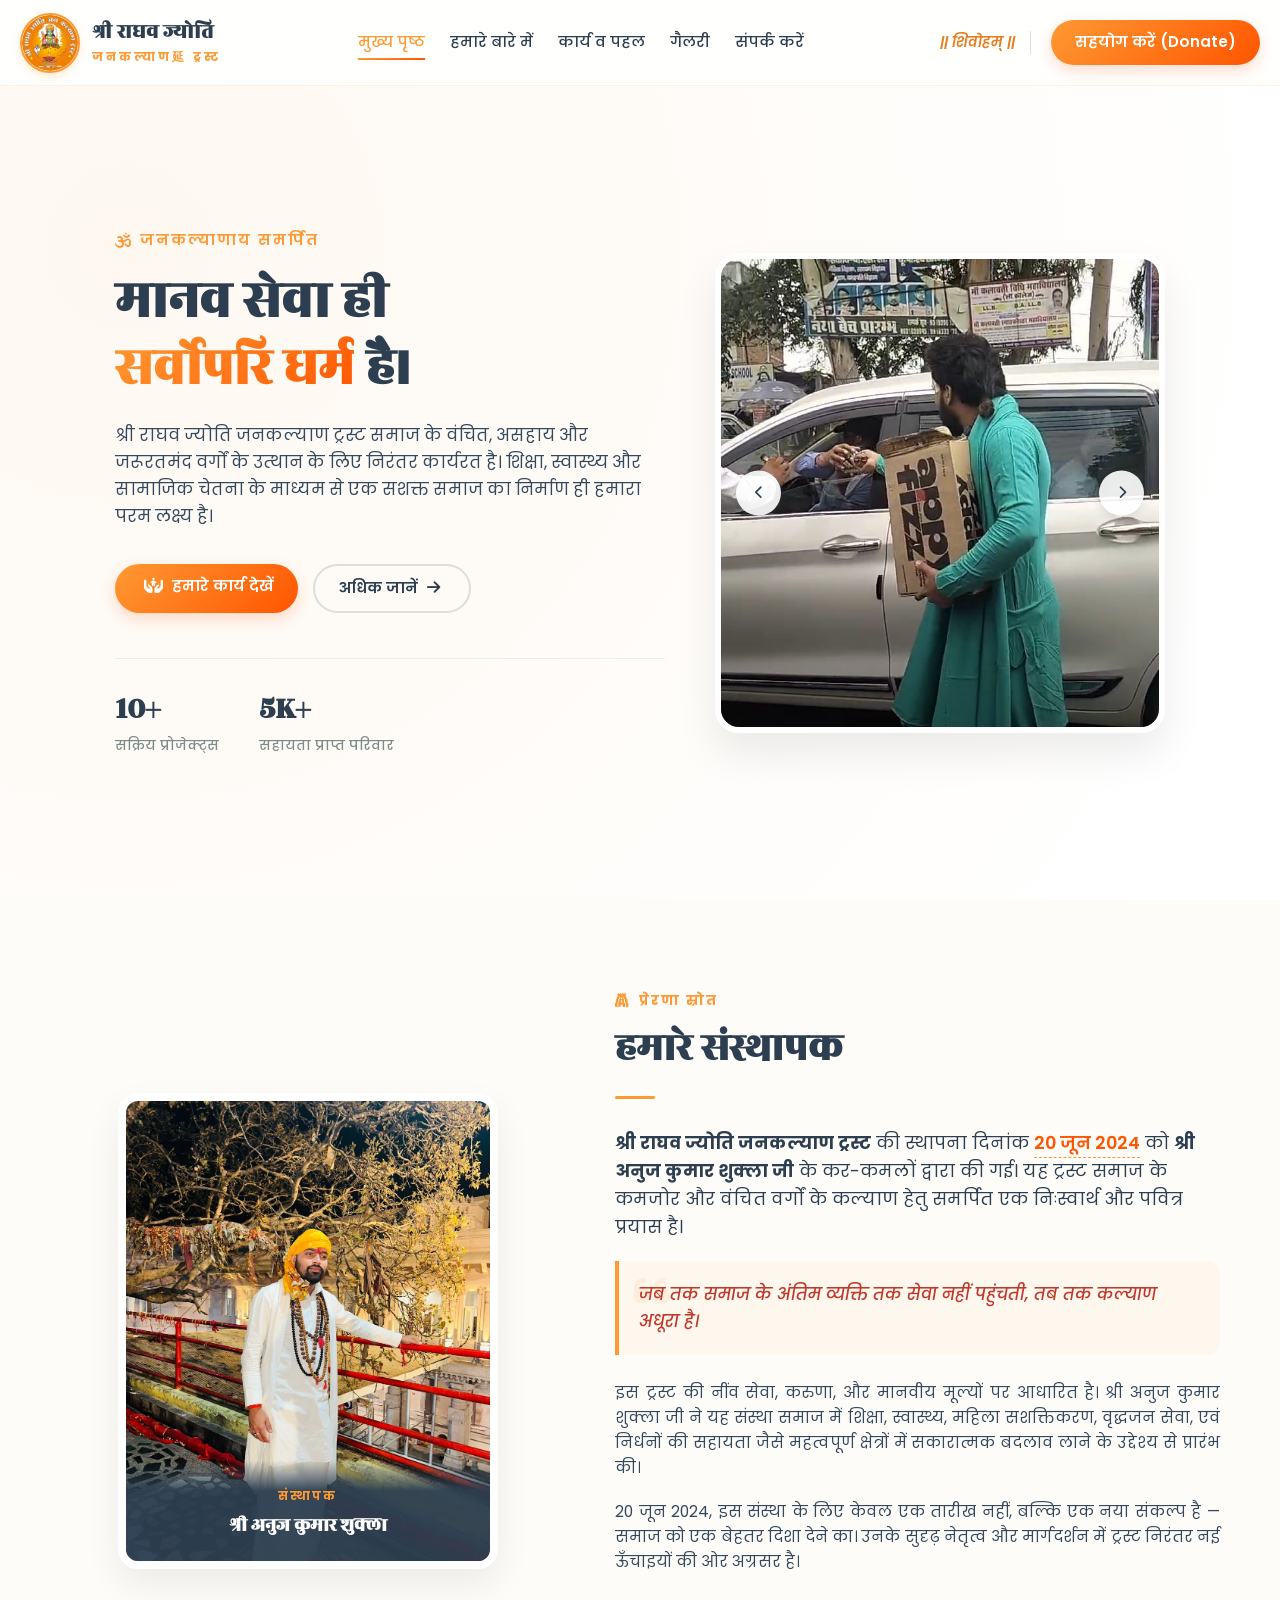
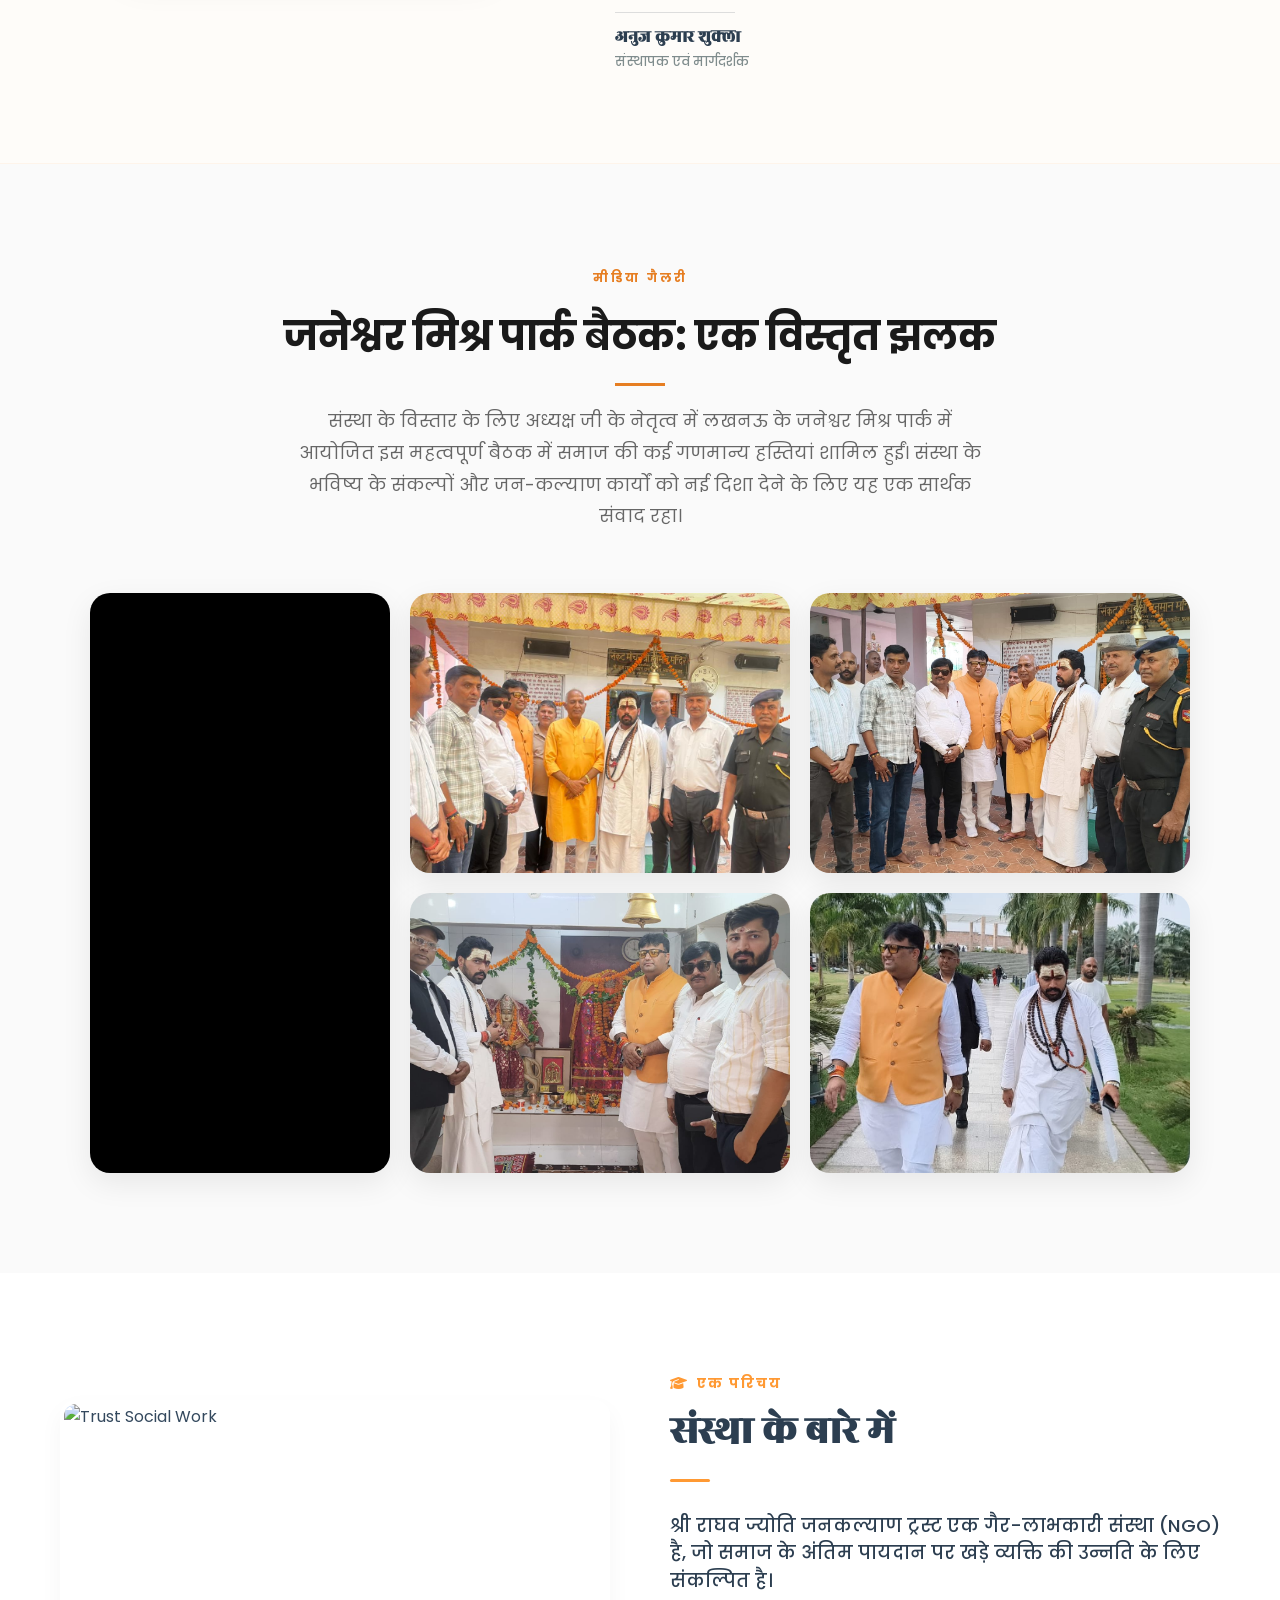
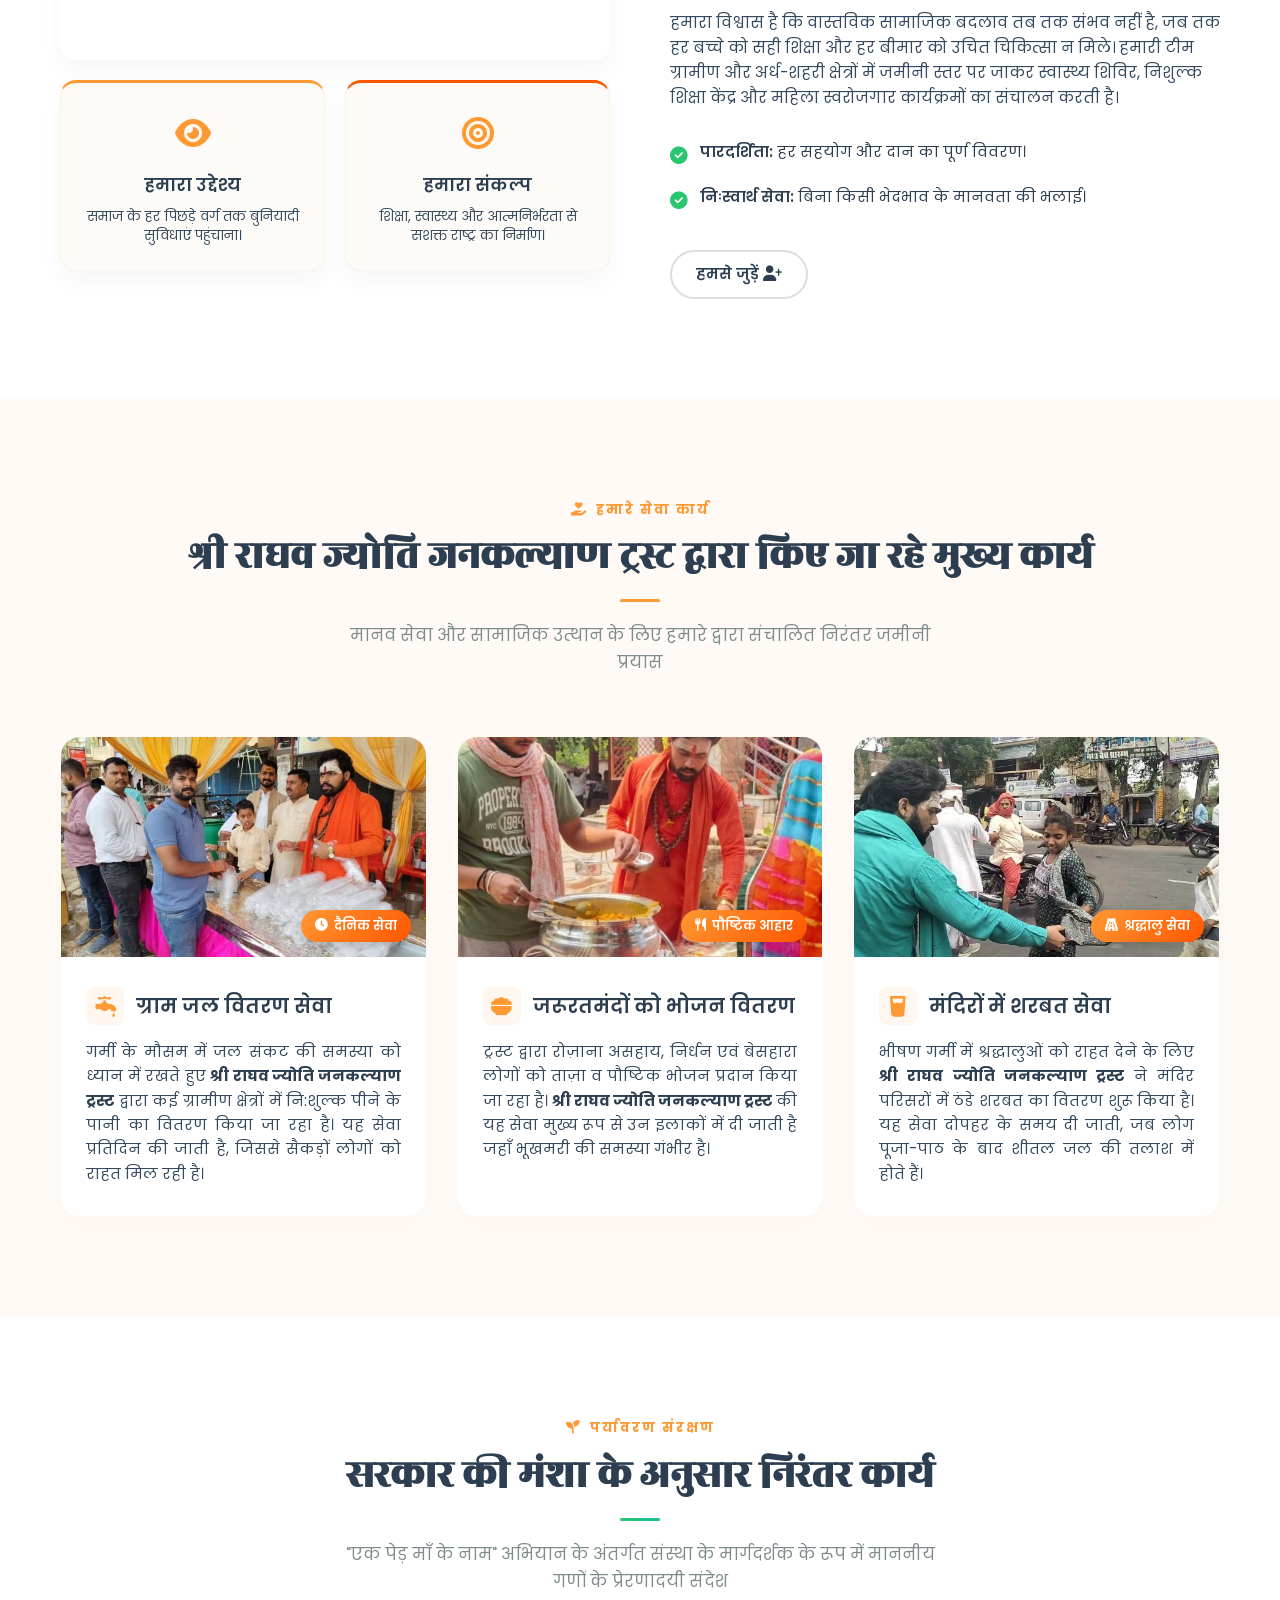
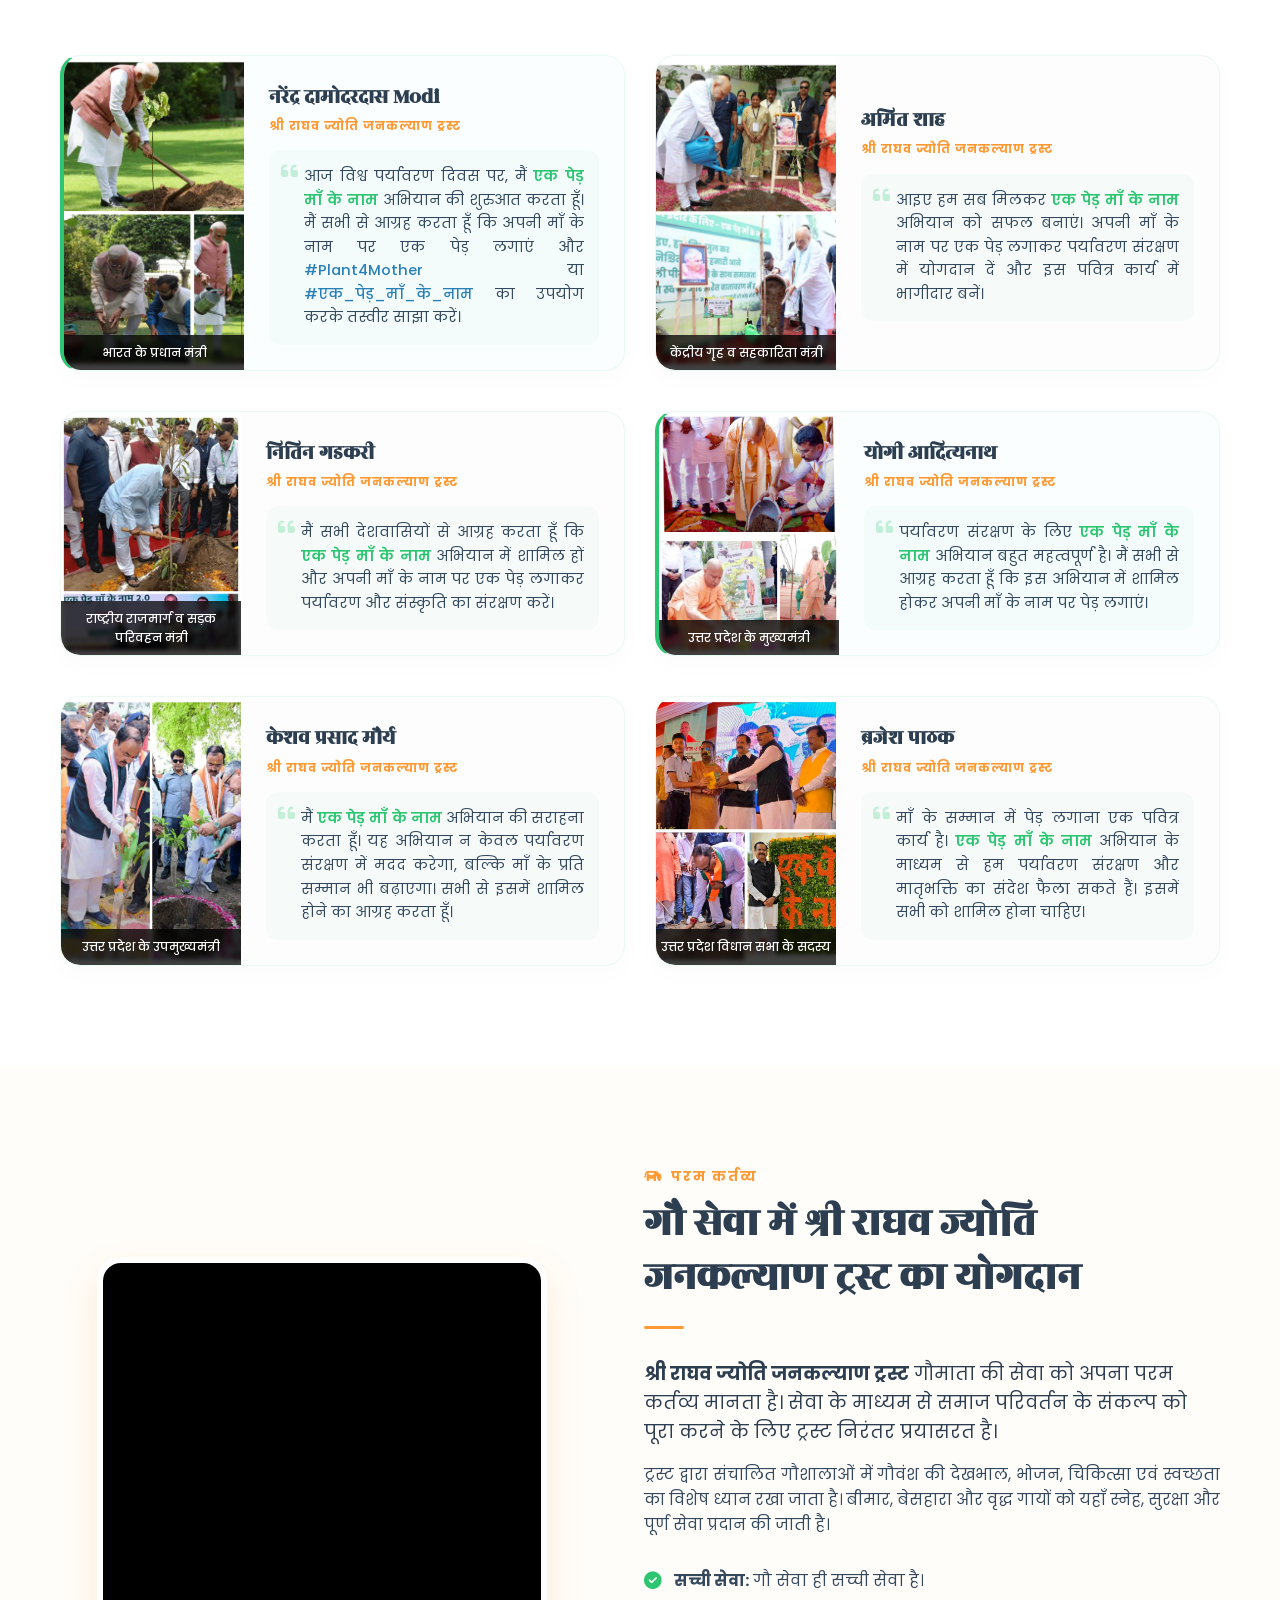
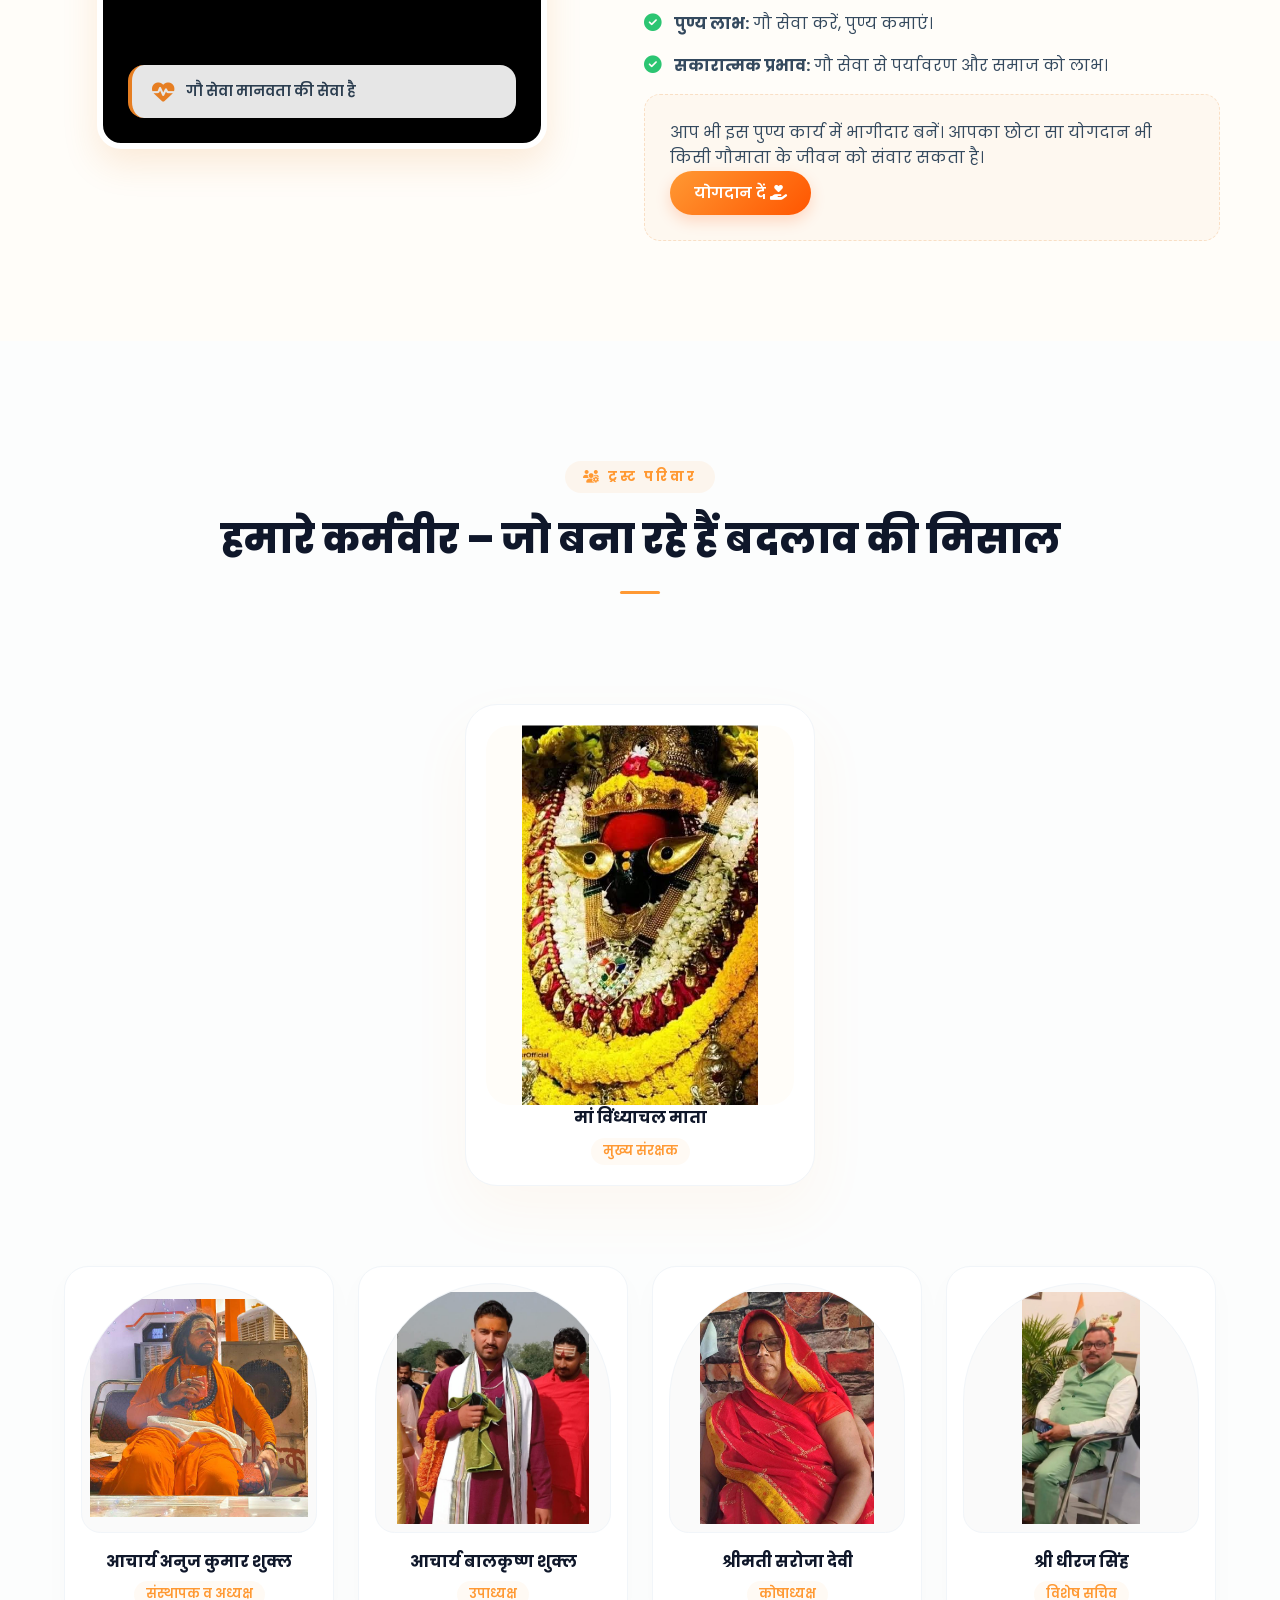
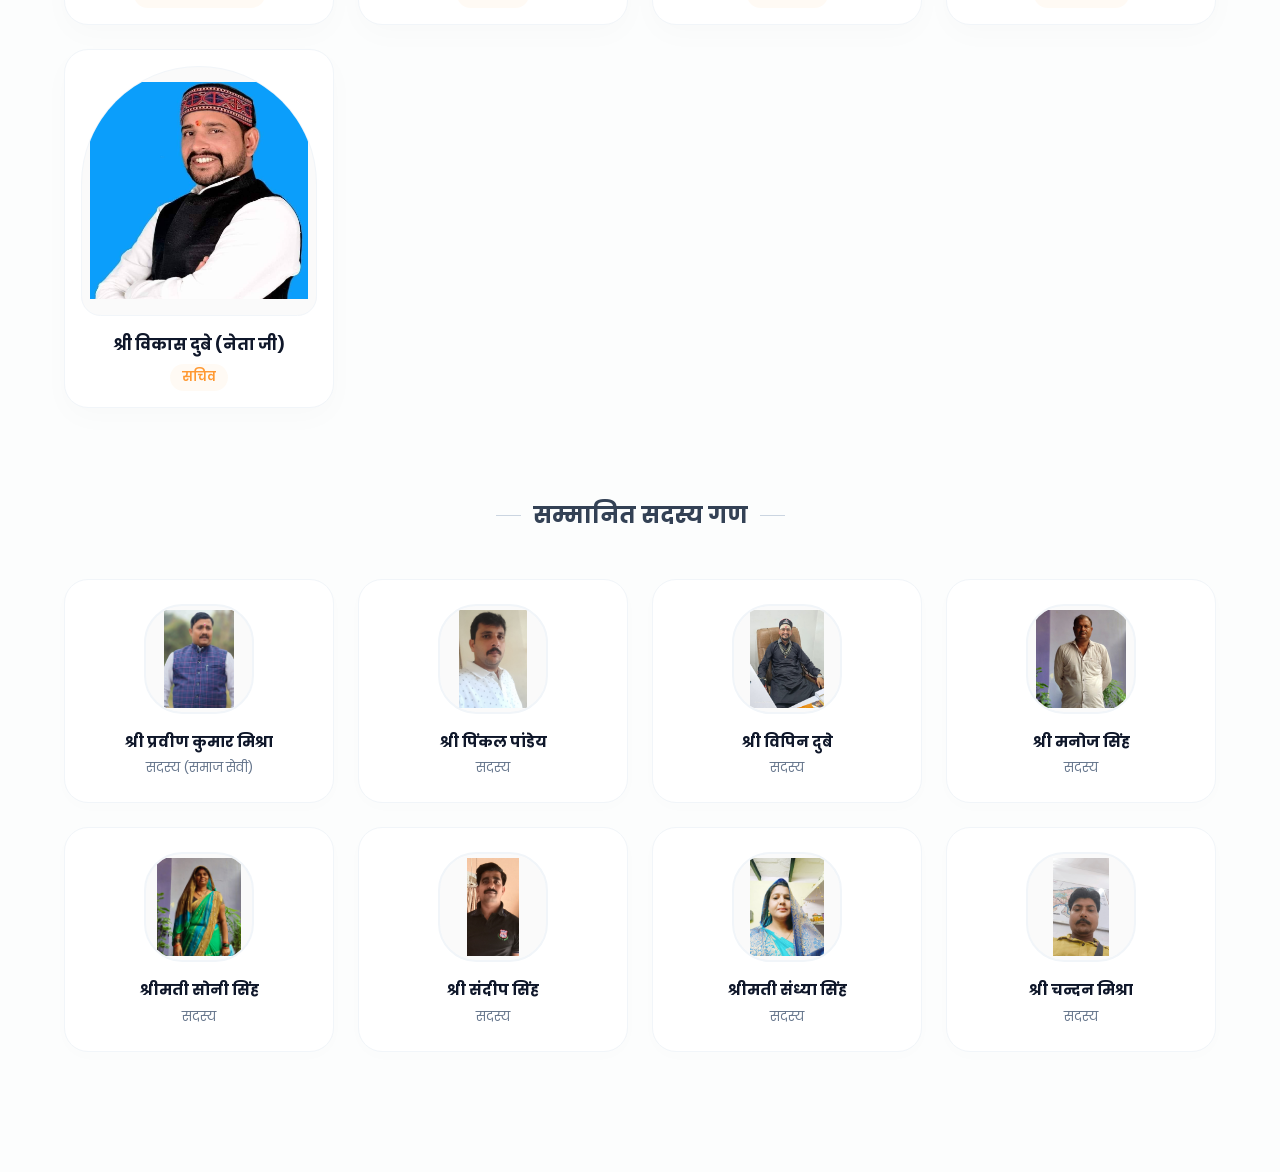
==== index.html @ bdb655ee "Add files via upload" ====
<!DOCTYPE html>
<html lang="hi">
<head>
    <meta charset="UTF-8">
    <meta name="viewport" content="width=device-width, initial-scale=1.0">
    <title>Shree Raghav Jyoti Jankalyan Trust</title>
    
    <!-- Premium Google Fonts Link -->
    <link rel="preconnect" href="https://fonts.googleapis.com">
    <link rel="preconnect" href="https://fonts.gstatic.com" crossorigin>
    <link href="https://fonts.googleapis.com/css2?family=Cinzel:wght@500;700&family=Poppins:wght@300;400;500;600;700&family=Rozha+One&display=swap" rel="stylesheet">
    
    <!-- FontAwesome Library for Icons -->
    <link rel="stylesheet" href="https://cdnjs.cloudflare.com/ajax/libs/font-awesome/6.4.0/css/all.min.css">
    
    <!-- External Styling Sheet Link -->
    <link rel="stylesheet" href="style.css">
</head>
<body>

<!-- Header / Navigation Bar Start -->
<nav class="navbar">
    <div class="nav-container">
        <!-- Logo & Brand Info -->
        <div class="nav-brand" onclick="window.scrollTo({top: 0, behavior: 'smooth'})">
            <img src="img/logo.jpg" alt="Trust Logo" class="logo-img">
            <div class="brand-text">
                <span class="brand-title">श्री राघव ज्योति</span>
                <span class="brand-subtitle">जनकल्याण延 ट्रस्ट</span>
            </div>
        </div>

        <!-- Desktop Links (JavaScript handles the active class automatically) -->
        <div class="nav-links">
            <a href="index.html" class="nav-link">मुख्य पृष्ठ</a>
            <a href="about.html" class="nav-link">हमारे बारे में</a>
            <a href="work.html" class="nav-link">कार्य व पहल</a>
            <a href="gallery.html" class="nav-link">गैलरी</a>
            <a href="contact.html" class="nav-link">संपर्क करें</a>
        </div>

        <!-- Side Action Button -->
        <div class="nav-actions">
            <span class="tagline-text">|| शिवोहम् ||</span>
            <a href="donation.html" class="btn btn-primary animate-pulse">सहयोग करें (Donate)</a>
        </div>

        <!-- Hamburger Button for Mobile Drawer -->
        <button class="hamburger-btn" id="menuBtn" aria-label="Toggle Menu">
            <span class="bar"></span>
            <span class="bar"></span>
            <span class="bar"></span>
        </button>
    </div>

    <!-- Mobile Drawer Menu -->
    <div class="mobile-menu" id="mobileMenu">
        <a href="index.html" class="mobile-link">मुख्य पृष्ठ</a>
        <a href="about.html" class="mobile-link">हमारे बारे में</a>
        <a href="work.html" class="mobile-link">कार्य व पहल</a>
        <a href="gallery.html" class="mobile-link">गैलरी</a>
        <a href="contact.html" class="mobile-link">संपर्क करें</a>
        <div class="mobile-actions">
            <span class="tagline-text">|| शिवोहम् ||</span>
            <a href="donation.html" class="btn btn-primary w-full text-center">सहयोग करें (Donate)</a>
        </div>
    </div>
</nav>
<!-- Header / Navigation Bar End -->

    <!-- Hero / Main Banner Section start -->
<section id="home" class="hero-section">
    <div class="hero-container">
        <!-- Left Side: Premium Typography Content -->
        <div class="hero-content">
            <span class="hero-tagline"><i class="fa-solid fa-om"></i> जनकल्याणाय समर्पित</span>
            <h1 class="hero-title">
                मानव सेवा ही <br>
                <span class="highlight-text">सर्वोपरि धर्म</span> है।
            </h1>
            <p class="hero-description">
                श्री राघव ज्योति जनकल्याण ट्रस्ट समाज के वंचित, असहाय और जरूरतमंद वर्गों के उत्थान के लिए निरंतर कार्यरत है। शिक्षा, स्वास्थ्य और सामाजिक चेतना के माध्यम से एक सशक्त समाज का निर्माण ही हमारा परम लक्ष्य है।
            </p>
            <div class="hero-buttons">
                <a href="#initiatives" class="btn btn-primary"><i class="fa-solid fa-hands-holding-child"></i> हमारे कार्य देखें</a>
                <a href="#about" class="btn btn-secondary">अधिक जानें <i class="fa-solid fa-arrow-right"></i></a>
            </div>
            <!-- Trust Stats Badge -->
            <div class="hero-stats">
                <div class="stat-item">
                    <span class="stat-number">10+</span>
                    <span class="stat-label">सक्रिय प्रोजेक्ट्स</span>
                </div>
                <div class="stat-item">
                    <span class="stat-number">5K+</span>
                    <span class="stat-label">सहायता प्राप्त परिवार</span>
                </div>
            </div>
        </div>

        <!-- Right Side: Cinematic Image Slider -->
        <div class="hero-visual">
            <div class="slider-wrapper">
                <!-- Image 1 -->
                <div class="slide active">
                    <img src="img/1.jpg" alt="Social Service">
                    <div class="slide-overlay"></div>
                </div>
                <!-- Image 2 -->
                <div class="slide">
                    <img src="img/a1.jpg" alt="Child Education">
                    <div class="slide-overlay"></div>
                </div>
                <!-- Image 3 -->
                <div class="slide">
                    <img src="img/a2.jpg" alt="Community Support">
                    <div class="slide-overlay"></div>
                </div>
                
                <!-- Slider Controls -->
                <button class="slide-arrow prev-arrow" id="prevSlide"><i class="fa-solid fa-chevron-left"></i></button>
                <button class="slide-arrow next-arrow" id="nextSlide"><i class="fa-solid fa-chevron-right"></i></button>
            </div>
        </div>
    </div>
</section>
<!-- Hero / Main Banner Section end -->

<!-- Founder / Sansthapak Section -->
<section id="founder" class="founder-section">
    <div class="founder-container">
        <!-- Left Side: Founder Image Profile Frame -->
        <div class="founder-visual">
            <div class="founder-image-wrapper">
                <!-- Yahan Anuj Kumar Shukla ji ki image ka path aayega (e.g., founder.jpg) -->
                <img src="img/anuj2.jpeg" alt="श्री अनुज कुमार शुक्ला - संस्थापक" class="founder-img">
                <div class="founder-title-badge">
                    <span class="badge-role">संस्थापक</span>
                    <span class="badge-name">श्री अनुज कुमार शुक्ला</span>
                </div>
            </div>
        </div>

        <!-- Right Side: Founder Profile Content -->
        <div class="founder-content">
            <span class="section-tag"><i class="fa-solid fa-gopuram"></i> प्रेरणा स्रोत</span>
            <h2 class="section-heading">हमारे संस्थापक</h2>
            <div class="heading-underline"></div>
            
            <p class="founder-intro-lead">
                <strong>श्री राघव ज्योति जनकल्याण ट्रस्ट</strong> की स्थापना दिनांक <span class="highlight-date">20 जून 2024</span> को <strong>श्री अनुज कुमार शुक्ला जी</strong> के कर-कमलों द्वारा की गई। यह ट्रस्ट समाज के कमजोर और वंचित वर्गों के कल्याण हेतु समर्पित एक निःस्वार्थ और पवित्र प्रयास है।
            </p>
            
            <div class="founder-quote-box">
                <i class="fa-solid fa-quote-left quote-icon"></i>
                <p>जब तक समाज के अंतिम व्यक्ति तक सेवा नहीं पहुंचती, तब तक कल्याण अधूरा है।</p>
            </div>

            <p class="founder-desc-text">
                इस ट्रस्ट की नींव सेवा, करुणा, और मानवीय मूल्यों पर आधारित है। श्री अनुज कुमार शुक्ला जी ने यह संस्था समाज में शिक्षा, स्वास्थ्य, महिला सशक्तिकरण, वृद्धजन सेवा, एवं निर्धनों की सहायता जैसे महत्वपूर्ण क्षेत्रों में सकारात्मक बदलाव लाने के उद्देश्य से प्रारंभ की।
            </p>
            
            <p class="founder-desc-text">
                20 जून 2024, इस संस्था के लिए केवल एक तारीख नहीं, बल्कि एक नया संकल्प है — समाज को एक बेहतर दिशा देने का। उनके सुदृढ़ नेतृत्व और मार्गदर्शन में ट्रस्ट निरंतर नई ऊँचाइयों की ओर अग्रसर है।
            </p>

            <div class="signature-area">
                <div class="sig-line"></div>
                <span class="sig-name">अनुज कुमार शुक्ला</span>
                <span class="sig-title">संस्थापक एवं मार्गदर्शक</span>
            </div>
        </div>
    </div>
</section>
<!-- Founder / Sansthapak Section End -->

<!-- Premium News & Event Section START -->
<section class="premium-event-section">
    <div class="premium-container">
        <!-- Text Header -->
        <div class="event-header">
            <span class="event-tag">मीडिया गैलरी</span>
            <h2 class="event-title">जनेश्वर मिश्र पार्क बैठक: एक विस्तृत झलक</h2>
            <div class="event-underline"></div>
            <p class="event-desc">
                संस्था के विस्तार के लिए अध्यक्ष जी के नेतृत्व में लखनऊ के जनेश्वर मिश्र पार्क में आयोजित इस महत्वपूर्ण बैठक में समाज की कई गणमान्य हस्तियां शामिल हुईं। संस्था के भविष्य के संकल्पों और जन-कल्याण कार्यों को नई दिशा देने के लिए यह एक सार्थक संवाद रहा।
            </p>
        </div>

        <!-- Premium Grid Layout -->
        <div class="premium-grid">
            <!-- Vertical Video (Reel Ratio) -->
            <div class="grid-item video-item">
                <video autoplay muted poster="img/video-thumb.jpg">
                    <source src="vid/news video.mp4" type="video/mp4">
                </video>
            </div>
            
            <!-- 4 Photos -->
            <div class="grid-item"><img src="img/news1.jpeg" alt="Meeting Photo"></div>
            <div class="grid-item"><img src="img/news2.jpeg" alt="Meeting Photo"></div>
            <div class="grid-item"><img src="img/news3.jpeg" alt="Meeting Photo"></div>
            <div class="grid-item"><img src="img/news5.jpeg" alt="Meeting Photo"></div>
        </div>
    </div>
</section>
<!-- Premium News & Event Section END -->

<!-- ABOUT SECTION START -->
<section id="about" class="about-section">
    <div class="about-container">
        <!-- Left Side: Visual Grid & Features -->
        <div class="about-visual-grid">
            <div class="grid-card main-img-card">
                <img src="https://images.unsplash.com/photo-1542838132-92c53300491e?q=80&w=800" alt="Trust Social Work">
            </div>
            <div class="grid-card feature-card mission-box">
                <div class="card-icon"><i class="fa-solid fa-eye"></i></div>
                <h3>हमारा उद्देश्य</h3>
                <p>समाज के हर पिछड़े वर्ग तक बुनियादी सुविधाएं पहुंचाना।</p>
            </div>
            <div class="grid-card feature-card vision-box">
                <div class="card-icon"><i class="fa-solid fa-bullseye"></i></div>
                <h3>हमारा संकल्प</h3>
                <p>शिक्षा, स्वास्थ्य और आत्मनिर्भरता से सशक्त राष्ट्र का निर्माण।</p>
            </div>
        </div>

        <!-- Right Side: Textual Narrative -->
        <div class="about-content">
            <span class="section-tag"><i class="fa-solid fa-graduation-cap"></i> एक परिचय</span>
            <h2 class="section-heading">संस्था के बारे में</h2>
            <div class="heading-underline"></div>
            
            <p class="about-text-lead">
                श्री राघव ज्योति जनकल्याण ट्रस्ट एक गैर-लाभकारी संस्था (NGO) है, जो समाज के अंतिम पायदान पर खड़े व्यक्ति की उन्नति के लिए संकल्पित है।
            </p>
            <p class="about-text-body">
                हमारा विश्वास है कि वास्तविक सामाजिक बदलाव तब तक संभव नहीं है, जब तक हर बच्चे को सही शिक्षा और हर बीमार को उचित चिकित्सा न मिले। हमारी टीम ग्रामीण और अर्ध-शहरी क्षेत्रों में जमीनी स्तर पर जाकर स्वास्थ्य शिविर, निशुल्क शिक्षा केंद्र और महिला स्वरोजगार कार्यक्रमों का संचालन करती है।
            </p>

            <!-- Key Pillars List -->
            <ul class="pillars-list">
                <li>
                    <div class="pillar-icon"><i class="fa-solid fa-circle-check"></i></div>
                    <div class="pillar-info"><strong>पारदर्शिता:</strong> हर सहयोग और दान का पूर्ण विवरण।</div>
                </li>
                <li>
                    <div class="pillar-icon"><i class="fa-solid fa-circle-check"></i></div>
                    <div class="pillar-info"><strong>निःस्वार्थ सेवा:</strong> बिना किसी भेदभाव के मानवता की भलाई।</div>
                </li>
            </ul>

            <div class="about-action">
                <a href="#contact" class="btn btn-secondary">हमसे जुड़ें <i class="fa-solid fa-user-plus"></i></a>
            </div>
        </div>
    </div>
</section>
<!-- ABOUT SECTION END -->

<!-- Services Section START -->
<section id="initiatives" class="services-section">
    <div class="services-container">
        <!-- Section Header for SEO Optimization -->
        <div class="services-header">
            <span class="section-tag"><i class="fa-solid fa-hand-holding-heart"></i> हमारे सेवा कार्य</span>
            <h2 class="section-heading">श्री राघव ज्योति जनकल्याण ट्रस्ट द्वारा किए जा रहे मुख्य कार्य</h2>
            <div class="heading-underline"></div>
            <p class="section-subtitle">मानव सेवा और सामाजिक उत्थान के लिए हमारे द्वारा संचालित निरंतर जमीनी प्रयास</p>
        </div>

        <!-- Services Grid With Media Content -->
        <div class="services-grid">
            
            <!-- Service Card 1: Water Supply -->
            <article class="service-card">
                <div class="service-image">
                    <!-- Clean SEO Alt Tag Implemented -->
                    <img src="img/water.jpg" alt="Gramin Jal Vitran Seva - Shree Raghav Jyoti Jankalyan Trust">
                    <span class="service-badge"><i class="fa-solid fa-clock"></i> दैनिक सेवा</span>
                </div>
                <div class="service-card-content">
                    <div class="service-icon-title">
                        <div class="service-mini-icon"><i class="fa-solid fa-faucet-drip"></i></div>
                        <h3 class="service-title">ग्राम जल वितरण सेवा</h3>
                    </div>
                    <p class="service-text">
                        गर्मी के मौसम में जल संकट की समस्या को ध्यान में रखते हुए <strong>श्री राघव ज्योति जनकल्याण ट्रस्ट</strong> द्वारा कई ग्रामीण क्षेत्रों में नि:शुल्क पीने के पानी का वितरण किया जा रहा है। यह सेवा प्रतिदिन की जाती है, जिससे सैकड़ों लोगों को राहत मिल रही है।
                    </p>
                </div>
            </article>

            <!-- Service Card 2: Food Distribution -->
            <article class="service-card">
                <div class="service-image">
                    <img src="img/a2.jpg" alt="Bhojan Vitran NGO Service - Shree Raghav Jyoti Jankalyan Trust">
                    <span class="service-badge"><i class="fa-solid fa-utensils"></i> पौष्टिक आहार</span>
                </div>
                <div class="service-card-content">
                    <div class="service-icon-title">
                        <div class="service-mini-icon"><i class="fa-solid fa-bowl-food"></i></div>
                        <h3 class="service-title">जरूरतमंदों को भोजन वितरण</h3>
                    </div>
                    <p class="service-text">
                        ट्रस्ट द्वारा रोज़ाना असहाय, निर्धन एवं बेसहारा लोगों को ताज़ा व पौष्टिक भोजन प्रदान किया जा रहा है। <strong>श्री राघव ज्योति जनकल्याण ट्रस्ट</strong> की यह सेवा मुख्य रूप से उन इलाकों में दी जाती है जहाँ भूखमरी की समस्या गंभीर है।
                    </p>
                </div>
            </article>

            <!-- Service Card 3: Sharbat Service -->
            <article class="service-card">
                <div class="service-image">
                    <img src="img/2.jpg" alt="Mandir Sharbat Seva - Shree Raghav Jyoti Jankalyan Trust">
                    <span class="service-badge"><i class="fa-solid fa-gopuram"></i> श्रद्धालु सेवा</span>
                </div>
                <div class="service-card-content">
                    <div class="service-icon-title">
                        <div class="service-mini-icon"><i class="fa-solid fa-glass-water"></i></div>
                        <h3 class="service-title">मंदिरों में शरबत सेवा</h3>
                    </div>
                    <p class="service-text">
                        भीषण गर्मी में श्रद्धालुओं को राहत देने के लिए <strong>श्री राघव ज्योति जनकल्याण ट्रस्ट</strong> ने मंदिर परिसरों में ठंडे शरबत का वितरण शुरू किया है। यह सेवा दोपहर के समय दी जाती, जब लोग पूजा-पाठ के बाद शीतल जल की तलाश में होते हैं।
                    </p>
                </div>
            </article>

        </div>
    </div>
</section>
<!-- Services Section END -->

<!-- Environment START -->
<section id="campaign-leaders" class="campaign-section">
    <div class="campaign-container">
        <!-- SEO Optimized Section Header -->
        <div class="campaign-header">
            <span class="section-tag"><i class="fa-solid fa-seedling"></i> पर्यावरण संरक्षण</span>
            <h2 class="section-heading">सरकार की मंशा के अनुसार निरंतर कार्य</h2>
            <div class="heading-underline"></div>
            <p class="section-subtitle">"एक पेड़ माँ के नाम" अभियान के अंतर्गत संस्था के मार्गदर्शक के रूप में माननीय गणों के प्रेरणादयी संदेश</p>
        </div>

        <!-- Leaders Grid Layout -->
        <div class="leaders-grid">

            <!-- Leader 1: PM Narendra Modi -->
            <article class="leader-card priority-card">
                <div class="leader-image-zone">
                    <img src="img/pedd-1.jpg" alt="नरेंद्र दामोदरदास मोदी - प्रधानमंत्री भारत - श्री राघव ज्योति जनकल्याण ट्रस्ट">
                    <div class="leader-badge">भारत के प्रधान मंत्री</div>
                </div>
                <div class="leader-details">
                    <h3 class="leader-name">नरेंद्र दामोदरदास Modi</h3>
                    <div class="trust-tag">श्री राघव ज्योति जनकल्याण ट्रस्ट</div>
                    <div class="quote-container">
                        <i class="fa-solid fa-quote-left quote-mark"></i>
                        <p class="leader-quote">
                            आज विश्व पर्यावरण दिवस पर, मैं <strong>एक पेड़ माँ के नाम</strong> अभियान की शुरुआत करता हूँ। मैं सभी से आग्रह करता हूँ कि अपनी माँ के नाम पर एक पेड़ लगाएं और <span>#Plant4Mother</span> या <span>#एक_पेड़_माँ_के_नाम</span> का उपयोग करके तस्वीर साझा करें।
                        </p>
                    </div>
                </div>
            </article>

            <!-- Leader 2: Amit Shah -->
            <article class="leader-card">
                <div class="leader-image-zone">
                    <img src="img/pedd-2.jpg" alt="अमित शाह - केंद्रीय गृह मंत्री - श्री राघव ज्योति जनकल्याण ट्रस्ट">
                    <div class="leader-badge">केंद्रीय गृह व सहकारिता मंत्री</div>
                </div>
                <div class="leader-details">
                    <h3 class="leader-name">अमित शाह</h3>
                    <div class="trust-tag">श्री राघव ज्योति जनकल्याण ट्रस्ट</div>
                    <div class="quote-container">
                        <i class="fa-solid fa-quote-left quote-mark"></i>
                        <p class="leader-quote">
                            आइए हम सब मिलकर <strong>एक पेड़ माँ के नाम</strong> अभियान को सफल बनाएं। अपनी माँ के नाम पर एक पेड़ लगाकर पर्यावरण संरक्षण में योगदान दें और इस पवित्र कार्य में भागीदार बनें।
                        </p>
                    </div>
                </div>
            </article>

            <!-- Leader 3: Nitin Gadkari -->
            <article class="leader-card">
                <div class="leader-image-zone">
                    <img src="img/pedd-3.jpg" alt="नितिन गडकरी - केंद्रीय मंत्री - श्री राघव ज्योति जनकल्याण ट्रस्ट">
                    <div class="leader-badge">राष्ट्रीय राजमार्ग व सड़क परिवहन मंत्री</div>
                </div>
                <div class="leader-details">
                    <h3 class="leader-name">नितिन गडकरी</h3>
                    <div class="trust-tag">श्री राघव ज्योति जनकल्याण ट्रस्ट</div>
                    <div class="quote-container">
                        <i class="fa-solid fa-quote-left quote-mark"></i>
                        <p class="leader-quote">
                            मैं सभी देशवासियों से आग्रह करता हूँ कि <strong>एक पेड़ माँ के नाम</strong> अभियान में शामिल हों और अपनी माँ के नाम पर एक पेड़ लगाकर पर्यावरण और संस्कृति का संरक्षण करें।
                        </p>
                    </div>
                </div>
            </article>

            <!-- Leader 4: Yogi Adityanath -->
            <article class="leader-card priority-card">
                <div class="leader-image-zone">
                    <img src="img/pedd-4.jpg" alt="योगी आदित्यनाथ - मुख्यमंत्री उत्तर प्रदेश - श्री राघव ज्योति जनकल्याण ट्रस्ट">
                    <div class="leader-badge">उत्तर प्रदेश के मुख्यमंत्री</div>
                </div>
                <div class="leader-details">
                    <h3 class="leader-name">योगी आदित्यनाथ</h3>
                    <div class="trust-tag">श्री राघव ज्योति जनकल्याण ट्रस्ट</div>
                    <div class="quote-container">
                        <i class="fa-solid fa-quote-left quote-mark"></i>
                        <p class="leader-quote">
                            पर्यावरण संरक्षण के लिए <strong>एक पेड़ माँ के नाम</strong> अभियान बहुत महत्वपूर्ण है। मैं सभी से आग्रह करता हूँ कि इस अभियान में शामिल होकर अपनी माँ के नाम पर पेड़ लगाएं।
                        </p>
                    </div>
                </div>
            </article>

            <!-- Leader 5: Keshav Prasad Maurya -->
            <article class="leader-card">
                <div class="leader-image-zone">
                    <img src="img/pedd-5.jpg" alt="केशव प्रसाद मौर्य - उपमुख्यमंत्री - श्री राघव ज्योति जनकल्याण ट्रस्ट">
                    <div class="leader-badge">उत्तर प्रदेश के उपमुख्यमंत्री</div>
                </div>
                <div class="leader-details">
                    <h3 class="leader-name">केशव प्रसाद मौर्य</h3>
                    <div class="trust-tag">श्री राघव ज्योति जनकल्याण ट्रस्ट</div>
                    <div class="quote-container">
                        <i class="fa-solid fa-quote-left quote-mark"></i>
                        <p class="leader-quote">
                            मैं <strong>एक पेड़ माँ के नाम</strong> अभियान की सराहना करता हूँ। यह अभियान न केवल पर्यावरण संरक्षण में मदद करेगा, बल्कि माँ के प्रति सम्मान भी बढ़ाएगा। सभी से इसमें शामिल होने का आग्रह करता हूँ।
                        </p>
                    </div>
                </div>
            </article>

            <!-- Leader 6: Brajesh Pathak -->
            <article class="leader-card">
                <div class="leader-image-zone">
                    <img src="img/pedd-6.jpg" alt="ब्रजेश पाठक - विधायक - श्री राघव ज्योति जनकल्याण ट्रस्ट">
                    <div class="leader-badge">उत्तर प्रदेश विधान सभा के सदस्य</div>
                </div>
                <div class="leader-details">
                    <h3 class="leader-name">ब्रजेश पाठक</h3>
                    <div class="trust-tag">श्री राघव ज्योति जनकल्याण ट्रस्ट</div>
                    <div class="quote-container">
                        <i class="fa-solid fa-quote-left quote-mark"></i>
                        <p class="leader-quote">
                            माँ के सम्मान में पेड़ लगाना एक पवित्र कार्य है। <strong>एक पेड़ माँ के नाम</strong> अभियान के माध्यम से हम पर्यावरण संरक्षण और मातृभक्ति का संदेश फैला सकते हैं। इसमें सभी को शामिल होना चाहिए।
                        </p>
                    </div>
                </div>
            </article>

        </div>
    </div>
</section>
<!-- Environment END -->

<!-- Cow Welfare Section START -->
<section id="gau-seva" class="gau-section">
    <div class="gau-container">
        <!-- Left Side: Video Player -->
        <div class="gau-visual">
            <div class="gau-video-box">
                <video poster="img/video-thumbnail.jpg" muted autoplay>
                    <source src="vid/cow.mp4" type="video/mp4">
                    आपका ब्राउज़र वीडियो को सपोर्ट नहीं करता है।
                </video>
                <div class="gau-floating-card">
                    <i class="fa-solid fa-heart-pulse animated-pulse"></i>
                    <span>गौ सेवा मानवता की सेवा है</span>
                </div>
            </div>
        </div>

        <!-- Right Side: Content -->
        <div class="gau-content">
            <span class="section-tag"><i class="fa-solid fa-cow"></i> परम कर्तव्य</span>
            <h2 class="section-heading">गौ सेवा में श्री राघव ज्योति जनकल्याण ट्रस्ट का योगदान</h2>
            <div class="heading-underline"></div>
            
            <p class="gau-lead-text">
                <strong>श्री राघव ज्योति जनकल्याण ट्रस्ट</strong> गौमाता की सेवा को अपना परम कर्तव्य मानता है। सेवा के माध्यम से समाज परिवर्तन के संकल्प को पूरा करने के लिए ट्रस्ट निरंतर प्रयासरत है।
            </p>
            
            <p class="gau-body-text">
                ट्रस्ट द्वारा संचालित गौशालाओं में गौवंश की देखभाल, भोजन, चिकित्सा एवं स्वच्छता का विशेष ध्यान रखा जाता है। बीमार, बेसहारा और वृद्ध गायों को यहाँ स्नेह, सुरक्षा और पूर्ण सेवा प्रदान की जाती है।
            </p>

            <div class="gau-slogans-grid">
                <div class="slogan-item">
                    <div class="slogan-icon"><i class="fa-solid fa-circle-check"></i></div>
                    <div class="slogan-info"><strong>सच्ची सेवा:</strong> गौ सेवा ही सच्ची सेवा है।</div>
                </div>
                <div class="slogan-item">
                    <div class="slogan-icon"><i class="fa-solid fa-circle-check"></i></div>
                    <div class="slogan-info"><strong>पुण्य लाभ:</strong> गौ सेवा करें, पुण्य कमाएं।</div>
                </div>
                <div class="slogan-item">
                    <div class="slogan-icon"><i class="fa-solid fa-circle-check"></i></div>
                    <div class="slogan-info"><strong>सकारात्मक प्रभाव:</strong> गौ सेवा से पर्यावरण और समाज को लाभ।</div>
                </div>
            </div>

            <div class="gau-cta-box">
                <p>आप भी इस पुण्य कार्य में भागीदार बनें। आपका छोटा सा योगदान भी किसी गौमाता के जीवन को संवार सकता है।</p>
                <a href="donation.html" class="btn btn-primary">योगदान दें <i class="fa-solid fa-hand-holding-heart"></i></a>
            </div>
        </div>
    </div>
</section>
<!-- Cow Welfare Section END -->

<!-- Team Members Section START -->
<section id="our-team" class="team-section">
    <div class="team-container">
        
        <!-- Section Header -->
        <div class="team-header">
            <span class="team-tag"><i class="fa-solid fa-users-gear"></i> ट्रस्ट परिवार</span>
            <h2 class="team-heading">हमारे कर्मवीर – जो बना रहे हैं बदलाव की मिसाल</h2>
            <div class="heading-underline"></div>
        </div>

        <!-- Tier 1: Supreme Blessing (Mukhya Sangrakshak) -->
        <div class="supreme-tier">
            <div class="team-card supreme-card">
                <div class="card-image-wrapper">
                    <!-- Yahan Maa Vindhyachal ki premium photo lagana -->
                    <img src="img/maa.jfif" alt="मां विंध्याचल माता - मुख्य संरक्षक" class="team-img">
                    <div class="blessing-glow"></div>
                </div>
                <div class="card-info">
                    <h3>मां विंध्याचल माता</h3>
                    <p class="role text-gradient">मुख्य संरक्षक</p>
                </div>
            </div>
        </div>

        <!-- Tier 2: Core Executive Pillars -->
        <div class="executive-tier">
            <!-- Founder & President -->
            <div class="team-card exec-card">
                <div class="card-image-wrapper">
                    <img src="img/anuj.jpg" alt="आचार्य अनुज कुमार शुक्ल" class="team-img">
                </div>
                <div class="card-info">
                    <h3>आचार्य अनुज कुमार शुक्ल</h3>
                    <p class="role">संस्थापक व अध्यक्ष</p>
                </div>
            </div>

            <!-- Vice President -->
            <div class="team-card exec-card">
                <div class="card-image-wrapper">
                    <img src="img/baalkrishna.jpg" alt="आचार्य बालकृष्ण शुक्ल" class="team-img">
                </div>
                <div class="card-info">
                    <h3>आचार्य बालकृष्ण शुक्ल</h3>
                    <p class="role">उपाध्यक्ष</p>
                </div>
            </div>

            <!-- Treasurer -->
            <div class="team-card exec-card">
                <div class="card-image-wrapper">
                    <img src="img/saroja devi.jpg" alt="श्रीमती सरोजा देवी" class="team-img">
                </div>
                <div class="card-info">
                    <h3>श्रीमती सरोजा देवी</h3>
                    <p class="role">कोषाध्यक्ष</p>
                </div>
            </div>

            <!-- Special Secretary -->
            <div class="team-card exec-card">
                <div class="card-image-wrapper">
                    <img src="img/dheeraj.jpg" alt="श्री धीरज सिंह" class="team-img">
                </div>
                <div class="card-info">
                    <h3>श्री धीरज सिंह</h3>
                    <p class="role">विशेष सचिव</p>
                </div>
            </div>

            <!-- Secretary -->
            <div class="team-card exec-card">
                <div class="card-image-wrapper">
                    <img src="img/vikas dubey.jpg" alt="श्री विकास दुबे (नेता जी)" class="team-img">
                </div>
                <div class="card-info">
                    <h3>श्री विकास दुबे (नेता जी)</h3>
                    <p class="role">सचिव</p>
                </div>
            </div>
        </div>

        <!-- Tier 3: Dedicated Members Grid (Karmveer Grid) -->
        <div class="members-grid-title">सम्मानित सदस्य गण</div>
        <div class="members-grid-tier">
            
            <!-- Member 1 -->
            <div class="member-mini-card">
                <div class="mini-img-wrapper">
                    <img src="img/praveen.jpg" alt="श्री प्रवीण कुमार मिश्रा" class="team-img">
                </div>
                <h4>श्री प्रवीण कुमार मिश्रा</h4>
                <p>सदस्य (समाज सेवी)</p>
            </div>

            <!-- Member 2 -->
            <div class="member-mini-card">
                <div class="mini-img-wrapper">
                    <img src="img/pinkle.jpg" alt="श्री पिंकल पांडेय" class="team-img">
                </div>
                <h4>श्री पिंकल पांडेय</h4>
                <p>सदस्य</p>
            </div>

            <!-- Member 3 -->
            <div class="member-mini-card">
                <div class="mini-img-wrapper">
                    <img src="img/vipin dubey.jpg" alt="श्री विपिन दुबे" class="team-img">
                </div>
                <h4>श्री विपिन दुबे</h4>
                <p>सदस्य</p>
            </div>

            <!-- Member 4 -->
            <div class="member-mini-card">
                <div class="mini-img-wrapper">
                    <img src="img/manoj singh.jpg" alt="श्री मनोज सिंह" class="team-img">
                </div>
                <h4>श्री मनोज सिंह</h4>
                <p>सदस्य</p>
            </div>

            <!-- Member 5 -->
            <div class="member-mini-card">
                <div class="mini-img-wrapper">
                    <img src="img/sony singh.jpg" alt="श्रीमती सोनी सिंह" class="team-img">
                </div>
                <h4>श्रीमती सोनी सिंह</h4>
                <p>सदस्य</p>
            </div>

            <!-- Member 6 -->
            <div class="member-mini-card">
                <div class="mini-img-wrapper">
                    <img src="img/sandeep singh.jpg" alt="श्री संदीप सिंह" class="team-img">
                </div>
                <h4>श्री संदीप सिंह</h4>
                <p>सदस्य</p>
            </div>

            <!-- Member 7 -->
            <div class="member-mini-card">
                <div class="mini-img-wrapper">
                    <img src="img/sandhya singh.jpg" alt="श्रीमती संध्या सिंह" class="team-img">
                </div>
                <h4>श्रीमती संध्या सिंह</h4>
                <p>सदस्य</p>
            </div>

            <!-- Member 8 -->
            <div class="member-mini-card">
                <div class="mini-img-wrapper">
                    <img src="img/chandan.jpg" alt="श्री चन्दन मिश्रा" class="team-img">
                </div>
                <h4>श्री चन्दन मिश्रा</h4>
                <p>सदस्य</p>
            </div>

        </div>
    </div>
</section>
<!-- Team Members Section END -->






    <!-- External Interactivity JavaScript Sheet -->
    <script src="script.js"></script>
</body>
</html>
---- style.css ----
/* ==========================================================================
   1. CORE RESET & VARIABLES
   ========================================================================== */
*, *::before, *::after {
    box-sizing: border-box;
    margin: 0;
    padding: 0;
}

:root {
    --primary-color: #ff9933;
    --primary-gradient: linear-gradient(135deg, #ff9933 0%, #ff5500 100%);
    --dark-neutral: #2c3e50;
    --text-color: #34495e;
    --light-bg: #fdfbf7;
    --white: #ffffff;
    --glass-bg: rgba(255, 255, 255, 0.82);
    --glass-border: rgba(255, 153, 51, 0.15);
    
    /* Typography Setup */
    --font-sans: 'Poppins', sans-serif;
    --font-serif: 'Rozha One', 'Cinzel', serif;
    
    /* Transitions & Shadows */
    --transition-smooth: all 0.4s cubic-bezier(0.165, 0.84, 0.44, 1);
    --shadow-premium: 0 10px 30px rgba(230, 126, 34, 0.08);
}

html {
    scroll-behavior: smooth;
    font-size: 16px;
}

body {
    font-family: var(--font-sans);
    color: var(--text-color);
    background-color: var(--light-bg);
    line-height: 1.6;
    overflow-x: hidden;
    padding-top: 85px; /* Navbar fixed hone ki wajah se header spacing manage ke liye */
}

/* ==========================================================================
   2. NAVBAR LAYOUT
   ========================================================================== */
/* ==========================================================================
   NAVBAR WRAPPER & GLASSMORPHISM LAYOUT
   ========================================================================== */
.navbar {
    position: fixed;
    top: 0;
    left: 0;
    width: 100%;
    z-index: 1000;
    background: var(--glass-bg);
    backdrop-filter: blur(12px);
    -webkit-backdrop-filter: blur(12px);
    border-bottom: 1px solid var(--glass-border);
    transition: all 0.4s cubic-bezier(0.16, 1, 0.3, 1);
}

/* Scroll Toggle Effect */
.navbar.scrolled {
    background: rgba(255, 255, 255, 0.98);
    box-shadow: var(--shadow-premium);
}

.nav-container {
    max-w: 1200px;
    margin: 0 auto;
    padding: 10px 20px;
    display: flex;
    align-items: center;
    justify-content: space-between;
    height: 85px;
}

/* ==========================================================================
   BRAND IDENTITY (LOGO & TITLE)
   ========================================================================== */
.nav-brand {
    display: flex;
    align-items: center;
    gap: 12px;
    cursor: pointer;
}

.logo-img {
    height: 60px;
    width: 60px;
    object-fit: contain;
    border-radius: 50%;
    border: 2px solid var(--primary-color);
    box-shadow: 0 4px 10px rgba(255, 153, 51, 0.2);
}

.brand-text {
    display: flex;
    flex-direction: column;
}

.brand-title {
    font-family: var(--font-serif);
    font-size: 1.35rem;
    color: var(--dark-neutral);
    font-weight: bold;
    line-height: 1.2;
}

.brand-subtitle {
    font-size: 0.75rem;
    font-weight: 700;
    color: var(--primary-color);
    text-transform: uppercase;
    letter-spacing: 3px;
    margin-top: 2px;
}

/* ==========================================================================
   DESKTOP NAVIGATION LINKS & INTERACTION HIGHLIGHTS
   ========================================================================== */
.nav-links {
    display: flex;
    gap: 25px;
}

.nav-link {
    text-decoration: none;
    color: var(--dark-neutral);
    font-weight: 500;
    font-size: 0.95rem;
    transition: color 0.3s ease;
    position: relative;
    padding: 5px 0;
}

.nav-link::after {
    content: '';
    position: absolute;
    bottom: 0;
    left: 0;
    width: 0;
    height: 2px;
    background: var(--primary-gradient);
    transition: width 0.3s cubic-bezier(0.25, 1, 0.5, 1);
}

/* Hover and Dynamic Active Underline state logic */
.nav-link:hover::after, 
.nav-link.active::after {
    width: 100%;
}

.nav-link:hover, 
.nav-link.active {
    color: var(--primary-color) !important;
}

.nav-actions {
    display: flex;
    align-items: center;
    gap: 20px;
}

.tagline-text {
    font-size: 0.9rem;
    font-weight: 600;
    color: #e67e22;
    font-style: italic;
    border-right: 1px solid #ddd;
    padding-right: 15px;
}

/* ACTION BUTTON INTERFACE */
.btn {
    display: inline-block;
    padding: 10px 24px;
    border-radius: 30px;
    font-weight: 600;
    text-decoration: none;
    transition: all 0.3s cubic-bezier(0.16, 1, 0.3, 1);
    border: none;
    cursor: pointer;
    font-size: 0.95rem;
}

.btn-primary {
    background: var(--primary-gradient);
    color: var(--white);
    box-shadow: 0 6px 15px rgba(255, 85, 0, 0.2);
}

.btn-primary:hover {
    transform: translateY(-2px);
    box-shadow: 0 8px 22px rgba(255, 85, 0, 0.35);
}

/* ==========================================================================
   RESPONSIVE MOBILE STRUCTURE (DRAWER)
   ========================================================================== */
.hamburger-btn {
    display: none;
    flex-direction: column;
    gap: 5px;
    background: transparent;
    border: none;
    cursor: pointer;
}

.hamburger-btn .bar {
    width: 25px;
    height: 3px;
    background-color: var(--dark-neutral);
    transition: all 0.3s ease;
    border-radius: 3px;
}

.mobile-menu {
    display: none;
    background: rgba(255, 255, 255, 0.98);
    position: absolute;
    top: 85px;
    left: 0;
    width: 100%;
    padding: 20px;
    box-shadow: var(--shadow-premium);
    border-bottom: 2px solid var(--primary-color);
    flex-direction: column;
    gap: 15px;
    z-index: 999;
}

.mobile-link {
    text-decoration: none;
    color: var(--dark-neutral);
    font-weight: 500;
    font-size: 1.1rem;
    padding: 8px 0;
    border-bottom: 1px solid #f0e6df;
    transition: all 0.3s ease;
}

.mobile-link:hover,
.mobile-link.active {
    color: var(--primary-color);
    padding-left: 8px;
}

.mobile-actions {
    display: flex;
    flex-direction: column;
    align-items: center;
    gap: 15px;
    margin-top: 10px;
}

.w-full {
    width: 100%;
}

.text-center {
    text-align: center;
}

/* Media Queries for Responsive Handling */
@media (max-width: 992px) {
    .nav-links, .nav-actions {
        display: none;
    }
    .hamburger-btn {
        display: flex;
    }
    .mobile-menu.open {
        display: flex;
    }
}

/* ==========================================================================
   PERFORMANCE ANIMATIONS
   ========================================================================== */
@keyframes pulse {
    0% { transform: scale(1); }
    50% { transform: scale(1.03); }
    100% { transform: scale(1); }
}

.animate-pulse {
    animation: pulse 2s infinite ease-in-out;
}


/* ==========================================================================
   7. HERO SECTION STYLES
   ========================================================================== */
.hero-section {
    position: relative;
    padding: 60px 0;
    min-height: calc(100vh - 85px);
    display: flex;
    align-items: center;
    background: radial-gradient(circle at 10% 20%, rgba(255, 245, 235, 0.5) 0%, rgba(255, 255, 255, 1) 90%);
}

.hero-container {
    max-width: 1200px;
    margin: 0 auto;
    padding: 0 20px;
    display: grid;
    grid-template-columns: 1.1fr 0.9fr;
    gap: 50px;
    align-items: center;
}

/* Left Side Content Configuration */
.hero-content {
    display: flex;
    flex-direction: column;
}

.hero-tagline {
    font-size: 0.95rem;
    font-weight: 600;
    color: var(--primary-color);
    text-transform: uppercase;
    letter-spacing: 2px;
    margin-bottom: 15px;
    display: flex;
    align-items: center;
    gap: 8px;
}

.hero-title {
    font-family: var(--font-serif);
    font-size: 3.5rem;
    color: var(--dark-neutral);
    line-height: 1.2;
    margin-bottom: 20px;
}

.highlight-text {
    color: transparent;
    background: var(--primary-gradient);
    -webkit-background-clip: text;
    background-clip: text;
    position: relative;
}

.hero-description {
    font-size: 1.05rem;
    color: var(--text-color);
    margin-bottom: 35px;
    max-width: 550px;
}

/* Button & Actions Layout */
.hero-buttons {
    display: flex;
    gap: 15px;
    margin-bottom: 45px;
}

.btn-secondary {
    background: transparent;
    color: var(--dark-neutral);
    border: 2px solid #ddd;
}

.btn-secondary:hover {
    border-color: var(--primary-color);
    color: var(--primary-color);
    transform: translateY(-2px);
}

.hero-buttons .btn i {
    margin: 0 5px;
}

/* Stats Counter Section */
.hero-stats {
    display: flex;
    gap: 40px;
    border-top: 1px solid rgba(0, 0, 0, 0.06);
    padding-top: 25px;
}

.stat-item {
    display: flex;
    flex-direction: column;
}

.stat-number {
    font-family: var(--font-serif);
    font-size: 2rem;
    font-weight: bold;
    color: var(--dark-neutral);
}

.stat-label {
    font-size: 0.85rem;
    font-weight: 500;
    color: #7f8c8d;
}

/* Right Side Image Slider Setup */
.hero-visual {
    position: relative;
    width: 100%;
}

.slider-wrapper {
    position: relative;
    height: 480px;
    border-radius: 24px;
    overflow: hidden;
    box-shadow: 0 20px 40px rgba(0, 0, 0, 0.08);
    border: 6px solid var(--white);
}

.slide {
    position: absolute;
    top: 0;
    left: 0;
    width: 100%;
    height: 100%;
    opacity: 0;
    transition: opacity 0.8s ease-in-out;
    z-index: 1;
}

.slide.active {
    opacity: 1;
    z-index: 2;
}

.slide img {
    width: 100%;
    height: 100%;
    object-fit: cover;
}

.slide-overlay {
    position: absolute;
    top: 0;
    left: 0;
    width: 100%;
    height: 100%;
    background: linear-gradient(to bottom, rgba(0,0,0,0) 60%, rgba(0,0,0,0.4) 100%);
}

/* Slider Controls Configuration */
.slide-arrow {
    position: absolute;
    top: 50%;
    transform: translateY(-50%);
    width: 45px;
    height: 45px;
    border-radius: 50%;
    background: rgba(255, 255, 255, 0.9);
    border: none;
    color: var(--dark-neutral);
    cursor: pointer;
    z-index: 10;
    display: flex;
    align-items: center;
    justify-content: center;
    transition: var(--transition-smooth);
    box-shadow: 0 4px 10px rgba(0,0,0,0.1);
}

.slide-arrow:hover {
    background: var(--primary-color);
    color: var(--white);
}

.prev-arrow { left: 15px; }
.next-arrow { right: 15px; }

/* Responsive Media Queries */
@media (max-width: 992px) {
    .hero-container {
        grid-template-columns: 1fr;
        gap: 40px;
        text-align: center;
    }
    .hero-content {
        align-items: center;
    }
    .hero-title {
        font-size: 2.8rem;
    }
    .hero-description {
        margin-left: auto;
        margin-right: auto;
    }
    .hero-buttons {
        justify-content: center;
    }
    .hero-stats {
        justify-content: center;
    }
    .slider-wrapper {
        height: 380px;
    }
}

@media (max-width: 576px) {
    .hero-title {
        font-size: 2.2rem;
    }
    .hero-buttons {
        flex-direction: column;
        width: 100%;
    }
    .slider-wrapper {
        height: 280px;
    }
}

/* FOUNDER SECTION STYLES START */
.founder-section {
    padding: 90px 0;
    background-color: #fefcf9; /* Light traditional cream tint */
    border-bottom: 1px solid rgba(255, 153, 51, 0.08);
}

.founder-container {
    max-width: 1200px;
    margin: 0 auto;
    padding: 0 20px;
    display: grid;
    grid-template-columns: 0.9fr 1.1fr;
    gap: 60px;
    align-items: center;
}

/* Left Side Portrait Configuration */
.founder-visual {
    display: flex;
    justify-content: center;
}

.founder-image-wrapper {
    position: relative;
    max-width: 380px;
    width: 100%;
    border-radius: 20px;
    overflow: hidden;
    box-shadow: 0 15px 35px rgba(0, 0, 0, 0.07);
    border: 8px solid var(--white);
    background: var(--white);
}

.founder-img {
    width: 100%;
    height: 460px;
    object-fit: cover;
    display: block;
    transition: var(--transition-smooth);
}

.founder-image-wrapper:hover .founder-img {
    transform: scale(1.03);
}

.founder-title-badge {
    position: absolute;
    bottom: 0;
    left: 0;
    width: 100%;
    background: linear-gradient(to top, rgba(44, 62, 80, 0.95) 70%, rgba(44, 62, 80, 0.0) 100%);
    padding: 25px 20px 20px 20px;
    color: var(--white);
    text-align: center;
}

.badge-role {
    display: block;
    font-size: 0.75rem;
    text-transform: uppercase;
    color: var(--primary-color);
    letter-spacing: 2px;
    font-weight: 700;
    margin-bottom: 4px;
}

.badge-name {
    font-family: var(--font-serif);
    font-size: 1.25rem;
    font-weight: 600;
}

/* Right Side Text Layout */
.founder-content {
    display: flex;
    flex-direction: column;
}

.founder-intro-lead {
    font-size: 1.1rem;
    line-height: 1.6;
    color: var(--dark-neutral);
    margin-bottom: 20px;
}

.highlight-date {
    color: #ff5500;
    font-weight: 600;
    border-bottom: 1px dashed #ff9933;
    padding-bottom: 2px;
}

/* Divine Quote Block */
.founder-quote-box {
    background: rgba(255, 153, 51, 0.05);
    border-left: 4px solid var(--primary-color);
    padding: 20px;
    margin-bottom: 25px;
    border-radius: 0 12px 12px 0;
    position: relative;
}

.quote-icon {
    position: absolute;
    top: 10px;
    left: 15px;
    font-size: 2.5rem;
    color: rgba(255, 153, 51, 0.1);
    z-index: 0;
}

.founder-quote-box p {
    font-style: italic;
    font-weight: 500;
    color: #c0392b; /* Traditional deep reddish-maroon color for moral value quotes */
    font-size: 1.05rem;
    position: relative;
    z-index: 1;
}

.founder-desc-text {
    font-size: 0.98rem;
    color: var(--text-color);
    margin-bottom: 18px;
    text-align: justify;
}

/* Founder Signature Branding */
.signature-area {
    margin-top: 20px;
    display: flex;
    flex-direction: column;
}

.sig-line {
    width: 120px;
    height: 1px;
    background: #ddd;
    margin-bottom: 10px;
}

.sig-name {
    font-family: var(--font-serif);
    font-size: 1.15rem;
    font-weight: 600;
    color: var(--dark-neutral);
}

.sig-title {
    font-size: 0.8rem;
    color: #7f8c8d;
    font-weight: 500;
}

/* Responsive Viewports Adjustment */
@media (max-width: 992px) {
    .founder-container {
        grid-template-columns: 1fr;
        gap: 40px;
    }
    .founder-content {
        align-items: center;
        text-align: center;
    }
    .founder-desc-text {
        text-align: center;
    }
    .signature-area {
        align-items: center;
    }
}

@media (max-width: 576px) {
    .founder-img {
        height: 380px;
    }
}
/* FOUNDER SECTION STYLES END */

/* --- Premium News & Event Section START --- */
.premium-event-section { padding: 100px 20px; background: #fafafa; }
.premium-container { max-width: 1100px; margin: 0 auto; }

.event-header { text-align: center; margin-bottom: 60px; }
.event-tag { color: #e67e22; font-weight: 700; text-transform: uppercase; letter-spacing: 3px; font-size: 0.75rem; }
.event-title { font-size: 2.5rem; color: #1a1a1a; margin: 15px 0; }
.event-underline { width: 50px; height: 3px; background: #e67e22; margin: 0 auto 20px; }
.event-desc { color: #666; max-width: 700px; margin: 0 auto; line-height: 1.8; font-size: 1.1rem; }

/* Premium Grid */
.premium-grid { 
    display: grid; 
    grid-template-columns: 300px 1fr 1fr; /* Video is 300px wide, others fill space */
    grid-template-rows: repeat(2, 280px); 
    gap: 20px; 
}

.grid-item { border-radius: 20px; overflow: hidden; box-shadow: 0 10px 30px rgba(0,0,0,0.08); }
.grid-item img { width: 100%; height: 100%; object-fit: cover; transition: 0.5s; }
.grid-item:hover img { transform: scale(1.08); }

/* Video specific */
.video-item { grid-row: span 2; background: #000; }
.video-item video { width: 100%; height: 100%; object-fit: cover; }

/* Responsive */
@media (max-width: 992px) {
    .premium-grid { grid-template-columns: 1fr 1fr; }
    .video-item { grid-row: 1; }
}
@media (max-width: 600px) {
    .premium-grid { grid-template-columns: 1fr; }
}
/* Premium News & Event Section END */

/* ABOUT SECTION START */
.about-section {
    padding: 100px 0;
    background-color: var(--white);
    position: relative;
}

.about-container {
    max-width: 1200px;
    margin: 0 auto;
    padding: 0 20px;
    display: grid;
    grid-template-columns: 1fr 1fr;
    gap: 60px;
    align-items: center;
}

/* Global Section Elements */
.section-tag {
    font-size: 0.85rem;
    font-weight: 700;
    color: var(--primary-color);
    text-transform: uppercase;
    letter-spacing: 2px;
    display: flex;
    align-items: center;
    gap: 8px;
    margin-bottom: 10px;
}

.section-heading {
    font-family: var(--font-serif);
    font-size: 2.6rem;
    color: var(--dark-neutral);
    line-height: 1.3;
}

.heading-underline {
    width: 60px;
    height: 4px;
    background: var(--primary-gradient);
    border-radius: 2px;
    margin: 15px 0 30px 0;
}

/* Left Grid Layout Configuration */
.about-visual-grid {
    display: grid;
    grid-template-columns: repeat(2, 1fr);
    gap: 20px;
}

.grid-card {
    border-radius: 16px;
    overflow: hidden;
    box-shadow: 0 10px 25px rgba(0, 0, 0, 0.04);
    transition: var(--transition-smooth);
}

.grid-card:hover {
    transform: translateY(-5px);
    box-shadow: 0 15px 35px rgba(230, 126, 34, 0.1);
}

.main-img-card {
    grid-column: span 2;
    height: 260px;
    border: 4px solid var(--white);
}

.main-img-card img {
    width: 100%;
    height: 100%;
    object-fit: cover;
}

.feature-card {
    background: var(--light-bg);
    padding: 25px 20px;
    border: 1px solid rgba(255, 153, 51, 0.1);
    text-align: center;
}

.card-icon {
    font-size: 2rem;
    color: var(--primary-color);
    margin-bottom: 12px;
}

.feature-card h3 {
    font-size: 1.1rem;
    color: var(--dark-neutral);
    margin-bottom: 8px;
    font-weight: 600;
}

.feature-card p {
    font-size: 0.85rem;
    color: var(--text-color);
    line-height: 1.4;
}

.mission-box { border-top: 3px solid #ff9933; }
.vision-box { border-top: 3px solid #ff5500; }

/* Right Text Layout Configuration */
.about-content {
    display: flex;
    flex-direction: column;
}

.about-text-lead {
    font-size: 1.15rem;
    font-weight: 500;
    color: var(--dark-neutral);
    margin-bottom: 15px;
    line-height: 1.5;
}

.about-text-body {
    font-size: 0.98rem;
    color: var(--text-color);
    margin-bottom: 30px;
}

/* Pillars List Styles */
.pillars-list {
    list-style: none;
    margin-bottom: 35px;
    display: flex;
    flex-direction: column;
    gap: 15px;
}

.pillars-list li {
    display: flex;
    align-items: flex-start;
    gap: 12px;
}

.pillar-icon {
    color: #2cc572;
    font-size: 1.1rem;
    margin-top: 2px;
}

.pillar-info {
    font-size: 0.95rem;
    color: var(--dark-neutral);
}

.pillar-info strong {
    color: var(--dark-neutral);
    font-weight: 600;
}

/* Responsive Viewports Adjustment */
@media (max-width: 992px) {
    .about-container {
        grid-template-columns: 1fr;
        gap: 50px;
    }
    .about-content {
        align-items: center;
        text-align: center;
    }
    .heading-underline {
        margin: 15px auto 30px auto;
    }
    .pillars-list {
        text-align: left;
    }
    .section-tag {
        justify-content: center;
    }
}

@media (max-width: 576px) {
    .about-visual-grid {
        grid-template-columns: 1fr;
    }
    .main-img-card {
        grid-column: span 1;
        height: 200px;
    }
    .section-heading {
        font-size: 2.1rem;
    }
}
/* ABOUT SECTION END */

/* SERVICES SECTION STYLES START*/
.services-section {
    padding: 100px 0;
    background-color: #fffaf5;
}

.services-container {
    max-width: 1200px;
    margin: 0 auto;
    padding: 0 20px;
}

.services-header {
    text-align: center;
    margin-bottom: 60px;
    display: flex;
    flex-direction: column;
    align-items: center;
}

.services-header .heading-underline {
    margin: 15px auto;
}

.section-subtitle {
    font-size: 1.05rem;
    color: #7f8c8d;
    max-width: 600px;
    margin-top: 5px;
}

/* New Image-Based Grid Layout */
.services-grid {
    display: grid;
    grid-template-columns: repeat(3, 1fr);
    gap: 30px;
}

.service-card {
    background: var(--white);
    border-radius: 20px;
    box-shadow: 0 10px 30px rgba(0, 0, 0, 0.02);
    border: 1px solid rgba(255, 153, 51, 0.06);
    transition: var(--transition-smooth);
    display: flex;
    flex-direction: column;
    overflow: hidden;
}

/* Card Zoom & Lift Effect */
.service-card:hover {
    transform: translateY(-8px);
    box-shadow: 0 20px 40px rgba(230, 126, 34, 0.08);
}

/* Image Container Styling */
.service-image {
    position: relative;
    height: 220px;
    width: 100%;
    overflow: hidden;
}

.service-image img {
    width: 100%;
    height: 100%;
    object-fit: cover;
    transition: var(--transition-smooth);
}

.service-card:hover .service-image img {
    transform: scale(1.06);
}

/* Repositioned Badge over Image */
.service-badge {
    position: absolute;
    bottom: 15px;
    right: 15px;
    font-size: 0.8rem;
    font-weight: 600;
    color: var(--white);
    background: var(--primary-gradient);
    padding: 6px 14px;
    border-radius: 20px;
    display: flex;
    align-items: center;
    gap: 6px;
    box-shadow: 0 4px 10px rgba(0,0,0,0.15);
    z-index: 2;
}

/* Content Details */
.service-card-content {
    padding: 30px 25px;
    display: flex;
    flex-direction: column;
    flex-grow: 1;
}

.service-icon-title {
    display: flex;
    align-items: center;
    gap: 12px;
    margin-bottom: 15px;
}

.service-mini-icon {
    font-size: 1.3rem;
    color: var(--primary-color);
    background: rgba(255, 153, 51, 0.08);
    width: 38px;
    height: 38px;
    border-radius: 8px;
    display: flex;
    align-items: center;
    justify-content: center;
    transition: var(--transition-smooth);
}

.service-card:hover .service-mini-icon {
    background: var(--primary-gradient);
    color: var(--white);
}

.service-title {
    font-size: 1.25rem;
    color: var(--dark-neutral);
    font-weight: 600;
}

.service-text {
    font-size: 0.95rem;
    color: var(--text-color);
    line-height: 1.6;
    text-align: justify;
}

.service-text strong {
    color: var(--dark-neutral);
}

/* Responsive Viewports Adjustment */
@media (max-width: 992px) {
    .services-grid {
        grid-template-columns: repeat(2, 1fr);
    }
}

@media (max-width: 768px) {
    .services-grid {
        grid-template-columns: 1fr;
        gap: 25px;
    }
    .services-section {
        padding: 70px 0;
    }
}
/* SERVICES SECTION STYLES END */

/* ENVIRONMENT START */
.campaign-section {
    padding: 100px 0;
    background-color: var(--white);
    position: relative;
}

.campaign-container {
    max-width: 1200px;
    margin: 0 auto;
    padding: 0 20px;
}

.campaign-header {
    text-align: center;
    margin-bottom: 60px;
    display: flex;
    flex-direction: column;
    align-items: center;
}

.campaign-header .heading-underline {
    margin: 15px auto;
    background: linear-gradient(90deg, #2cc572 0%, #1abc9c 100%); /* Greenish ecosystem gradient */
}

/* Response Grid for Dignitaries */
.leaders-grid {
    display: grid;
    grid-template-columns: repeat(2, 1fr);
    gap: 40px 30px;
}

.leader-card {
    background: #fdfdfd;
    border-radius: 20px;
    border: 1px solid rgba(44, 198, 114, 0.08);
    display: flex;
    overflow: hidden;
    box-shadow: 0 8px 25px rgba(0, 0, 0, 0.02);
    transition: var(--transition-smooth);
}

/* Subtle highlights for Prime Minister & Chief Minister cards */
.priority-card {
    background: #fafeff;
    border-left: 4px solid #2cc572;
}

.leader-card:hover {
    transform: translateY(-5px);
    box-shadow: 0 15px 35px rgba(44, 198, 114, 0.08);
    border-color: rgba(44, 198, 114, 0.2);
}

/* Left Image Area */
.leader-image-zone {
    position: relative;
    width: 180px;
    min-width: 180px;
    height: 100%;
}

.leader-image-zone img {
    width: 100%;
    height: 100%;
    object-fit: cover;
    display: block;
}

.leader-badge {
    position: absolute;
    bottom: 0;
    left: 0;
    width: 100%;
    background: rgba(0, 0, 0, 0.75);
    color: var(--white);
    font-size: 0.75rem;
    padding: 8px 5px;
    text-align: center;
    font-weight: 500;
    backdrop-filter: blur(2px);
}

/* Right Text Details Area */
.leader-details {
    padding: 25px;
    display: flex;
    flex-direction: column;
    justify-content: center;
    flex-grow: 1;
}

.leader-name {
    font-size: 1.3rem;
    color: var(--dark-neutral);
    font-weight: 600;
    margin-bottom: 2px;
    font-family: var(--font-serif);
}

.trust-tag {
    font-size: 0.75rem;
    color: var(--primary-color);
    font-weight: 700;
    text-transform: uppercase;
    letter-spacing: 1px;
    margin-bottom: 15px;
}

/* Quote Layout Design */
.quote-container {
    position: relative;
    background: rgba(44, 198, 114, 0.03);
    padding: 15px 15px 15px 35px;
    border-radius: 12px;
}

.quote-mark {
    position: absolute;
    left: 12px;
    top: 12px;
    font-size: 1.2rem;
    color: rgba(44, 198, 114, 0.25);
}

.leader-quote {
    font-size: 0.92rem;
    color: var(--text-color);
    line-height: 1.6;
    text-align: justify;
}

.leader-quote strong {
    color: #2cc572;
    font-weight: 600;
}

.leader-quote span {
    color: #2980b9;
    font-weight: 500;
}

/* Responsive Viewports Adjustment */
@media (max-width: 992px) {
    .leaders-grid {
        grid-template-columns: 1fr;
        gap: 25px;
    }
}

@media (max-width: 576px) {
    .leader-card {
        flex-direction: column;
    }
    .leader-image-zone {
        width: 100%;
        height: 220px;
    }
    .leader-badge {
        padding: 10px;
        font-size: 0.8rem;
    }
    .leader-details {
        padding: 20px;
    }
}
/* ENVIRONMENT END */

/* Cow Welfare Section START */
.gau-section { padding: 100px 0; background-color: #fffdf9; position: relative; overflow: hidden; }
.gau-container { max-width: 1200px; margin: 0 auto; padding: 0 20px; display: grid; grid-template-columns: 1fr 1.1fr; gap: 60px; align-items: center; }

.gau-visual { display: flex; justify-content: center; position: relative; }

/* Updated Video Box Style */
.gau-video-box { 
    position: relative; 
    max-width: 450px; 
    width: 100%; 
    border-radius: 24px; 
    overflow: hidden; 
    box-shadow: 0 15px 35px rgba(230, 126, 34, 0.15); 
    border: 6px solid var(--white); 
    background: #000; 
}

.gau-video-box video { 
    width: 100%; 
    height: 480px; 
    object-fit: cover; 
    display: block; 
}

/* Floating Card */
.gau-floating-card { position: absolute; bottom: 25px; left: 25px; right: 25px; background: rgba(255, 255, 255, 0.9); backdrop-filter: blur(8px); padding: 15px 20px; border-radius: 16px; display: flex; align-items: center; gap: 12px; box-shadow: 0 10px 25px rgba(0,0,0,0.1); border-left: 4px solid #e67e22; }
.gau-floating-card i { color: #e67e22; font-size: 1.4rem; }
.gau-floating-card span { font-size: 0.9rem; font-weight: 600; color: var(--dark-neutral); }

/* Content & Responsive */
.gau-content { display: flex; flex-direction: column; }
.gau-lead-text { font-size: 1.15rem; line-height: 1.6; color: var(--dark-neutral); margin-bottom: 15px; }
.gau-body-text { font-size: 0.98rem; color: var(--text-color); line-height: 1.6; margin-bottom: 30px; text-align: justify; }
.slogan-item { display: flex; align-items: center; gap: 12px; margin-bottom: 14px; }
.slogan-icon { color: #2cc572; font-size: 1.1rem; }
.gau-cta-box { background: rgba(230, 126, 34, 0.04); border: 1px dashed rgba(230, 126, 34, 0.2); padding: 25px; border-radius: 16px; }

@media (max-width: 992px) { 
    .gau-container { grid-template-columns: 1fr; gap: 50px; } 
    .gau-content { align-items: center; text-align: center; } 
    .gau-body-text { text-align: center; } 
    .gau-video-box video { height: 360px; } 
}
/* Cow Welfare Section END */

/* Team Members Section */
.team-section {
    padding: 120px 0;
    background-color: #fcfdfd;
    position: relative;
}

.team-container {
    max-width: 1200px;
    margin: 0 auto;
    padding: 0 24px;
}

.team-header {
    text-align: center;
    margin-bottom: 80px;
    display: flex;
    flex-direction: column;
    align-items: center;
}

.team-tag {
    font-size: 0.8rem;
    font-weight: 700;
    color: #ff9933;
    text-transform: uppercase;
    letter-spacing: 3px;
    margin-bottom: 14px;
    background: rgba(255, 153, 51, 0.08);
    padding: 6px 18px;
    border-radius: 50px;
}

.team-heading {
    font-size: 2.5rem;
    color: #0f172a;
    font-weight: 800;
    letter-spacing: -0.5px;
}

.heading-underline {
    width: 40px;
    height: 3px;
    background: #ff9933;
    margin-top: 20px;
}

/* Tier 1: Supreme Blessing (Maa Vindhyachal) - Elegant Organic Soft Shape */
.supreme-tier {
    display: flex;
    justify-content: center;
    margin-bottom: 80px;
}

.supreme-card {
    max-width: 350px;
    width: 100%;
    text-align: center;
    background: #ffffff;
    border: 1px solid #f1f5f9;
    padding: 20px;
    border-radius: 32px;
    box-shadow: 0 25px 60px rgba(255, 153, 51, 0.06);
}

.supreme-card .card-image-wrapper {
    position: relative;
    border-radius: 24px;
    overflow: hidden;
    height: 380px;
    /* Soft Fluid/Organic Shape cutting edge style */
    clip-path: padding-box;
}

.supreme-card .team-img {
    width: 100%;
    height: 100%;
    object-fit: contain; /* Pura face aur crown bina single pixel kate auto-adjust hoga */
    background: #fffdf9;
}

/* Tier 2: Core Executives - Soft Rounded-Arch Shape (No Face Cut) */
.executive-tier {
    display: grid;
    grid-template-columns: repeat(auto-fit, minmax(220px, 1fr));
    gap: 24px;
    margin-bottom: 90px;
}

.exec-card {
    background: #ffffff;
    border-radius: 24px;
    padding: 16px;
    border: 1px solid #f1f5f9;
    box-shadow: 0 10px 30px rgba(0, 0, 0, 0.02);
    transition: all 0.4s cubic-bezier(0.16, 1, 0.3, 1);
    text-align: center;
}

.exec-card:hover {
    transform: translateY(-5px);
    box-shadow: 0 20px 45px rgba(0, 0, 0, 0.05);
}

.exec-card .card-image-wrapper {
    width: 100%;
    height: 250px;
    overflow: hidden;
    margin-bottom: 16px;
    background: #fafafa;
    /* ARCH SHAPE: Upar se soft curve aur rounded jo bina crop kiye face landscape ko frame karta hai */
    border-radius: 120px 120px 20px 20px; 
    border: 1px solid #f1f5f9;
}

.exec-card .team-img {
    width: 100%;
    height: 100%;
    object-fit: contain; /* Cover ki jagah contain: isse photo block ke andar auto-adjust hogi aur side me stretch nahi hogi */
    padding: 8px; /* Safe padding taaki aaspas ki background skin border se door rahe */
}

.card-info h3 {
    font-size: 1rem;
    color: #0f172a;
    font-weight: 700;
    margin-bottom: 6px;
}

.card-info .role {
    font-size: 0.8rem;
    font-weight: 600;
    color: #ff9933;
    background: rgba(255, 153, 51, 0.05);
    padding: 3px 12px;
    border-radius: 50px;
    display: inline-block;
}

/* Tier 3: Members Grid - Clean Rounded Hexagon Feel */
.members-grid-title {
    font-size: 1.4rem;
    color: #334155;
    font-weight: 700;
    text-align: center;
    margin-bottom: 45px;
    display: flex;
    align-items: center;
    justify-content: center;
    gap: 12px;
}

.members-grid-title::before, .members-grid-title::after {
    content: "";
    width: 25px;
    height: 1px;
    background: #cbd5e1;
}

.members-grid-tier {
    display: grid;
    grid-template-columns: repeat(4, 1fr);
    gap: 24px;
}

.member-mini-card {
    text-align: center;
    padding: 24px 16px;
    border-radius: 24px;
    background: #ffffff;
    border: 1px solid #f1f5f9;
    box-shadow: 0 4px 20px rgba(0,0,0,0.01);
    transition: all 0.3s ease;
}

.member-mini-card:hover {
    transform: translateY(-4px);
    box-shadow: 0 15px 35px rgba(0, 0, 0, 0.03);
    border-color: #e2e8f0;
}

.mini-img-wrapper {
    width: 110px;
    height: 110px;
    margin: 0 auto 16px auto;
    background: #fafafa;
    /* SQUIRCLE SHAPE: Smooth Rounded Square jisme perfect area milta hai picture ko */
    border-radius: 35%; 
    overflow: hidden;
    border: 2px solid #f1f5f9;
    transition: all 0.3s ease;
}

.member-mini-card:hover .mini-img-wrapper {
    border-radius: 50%; /* Hover par soft transition interactive circle me */
    border-color: rgba(255, 153, 51, 0.3);
}

.member-mini-card .team-img {
    width: 100%;
    height: 100%;
    object-fit: contain; /* Absolute solution for no face cut */
    padding: 4px;
}

.member-mini-card h4 {
    font-size: 0.95rem;
    color: #0f172a;
    font-weight: 700;
    margin-bottom: 4px;
}

.member-mini-card p {
    font-size: 0.8rem;
    color: #64748b;
}

/* Responsiveness */
@media (max-width: 1024px) {
    .members-grid-tier { grid-template-columns: repeat(3, 1fr); }
}
@media (max-width: 768px) {
    .members-grid-tier { grid-template-columns: repeat(2, 1fr); }
    .executive-tier { grid-template-columns: repeat(2, 1fr); }
    .team-heading { font-size: 1.8rem; }
}
@media (max-width: 480px) {
    .members-grid-tier { grid-template-columns: 1fr; }
    .executive-tier { grid-template-columns: 1fr; }
}
/* Team Members Section END */
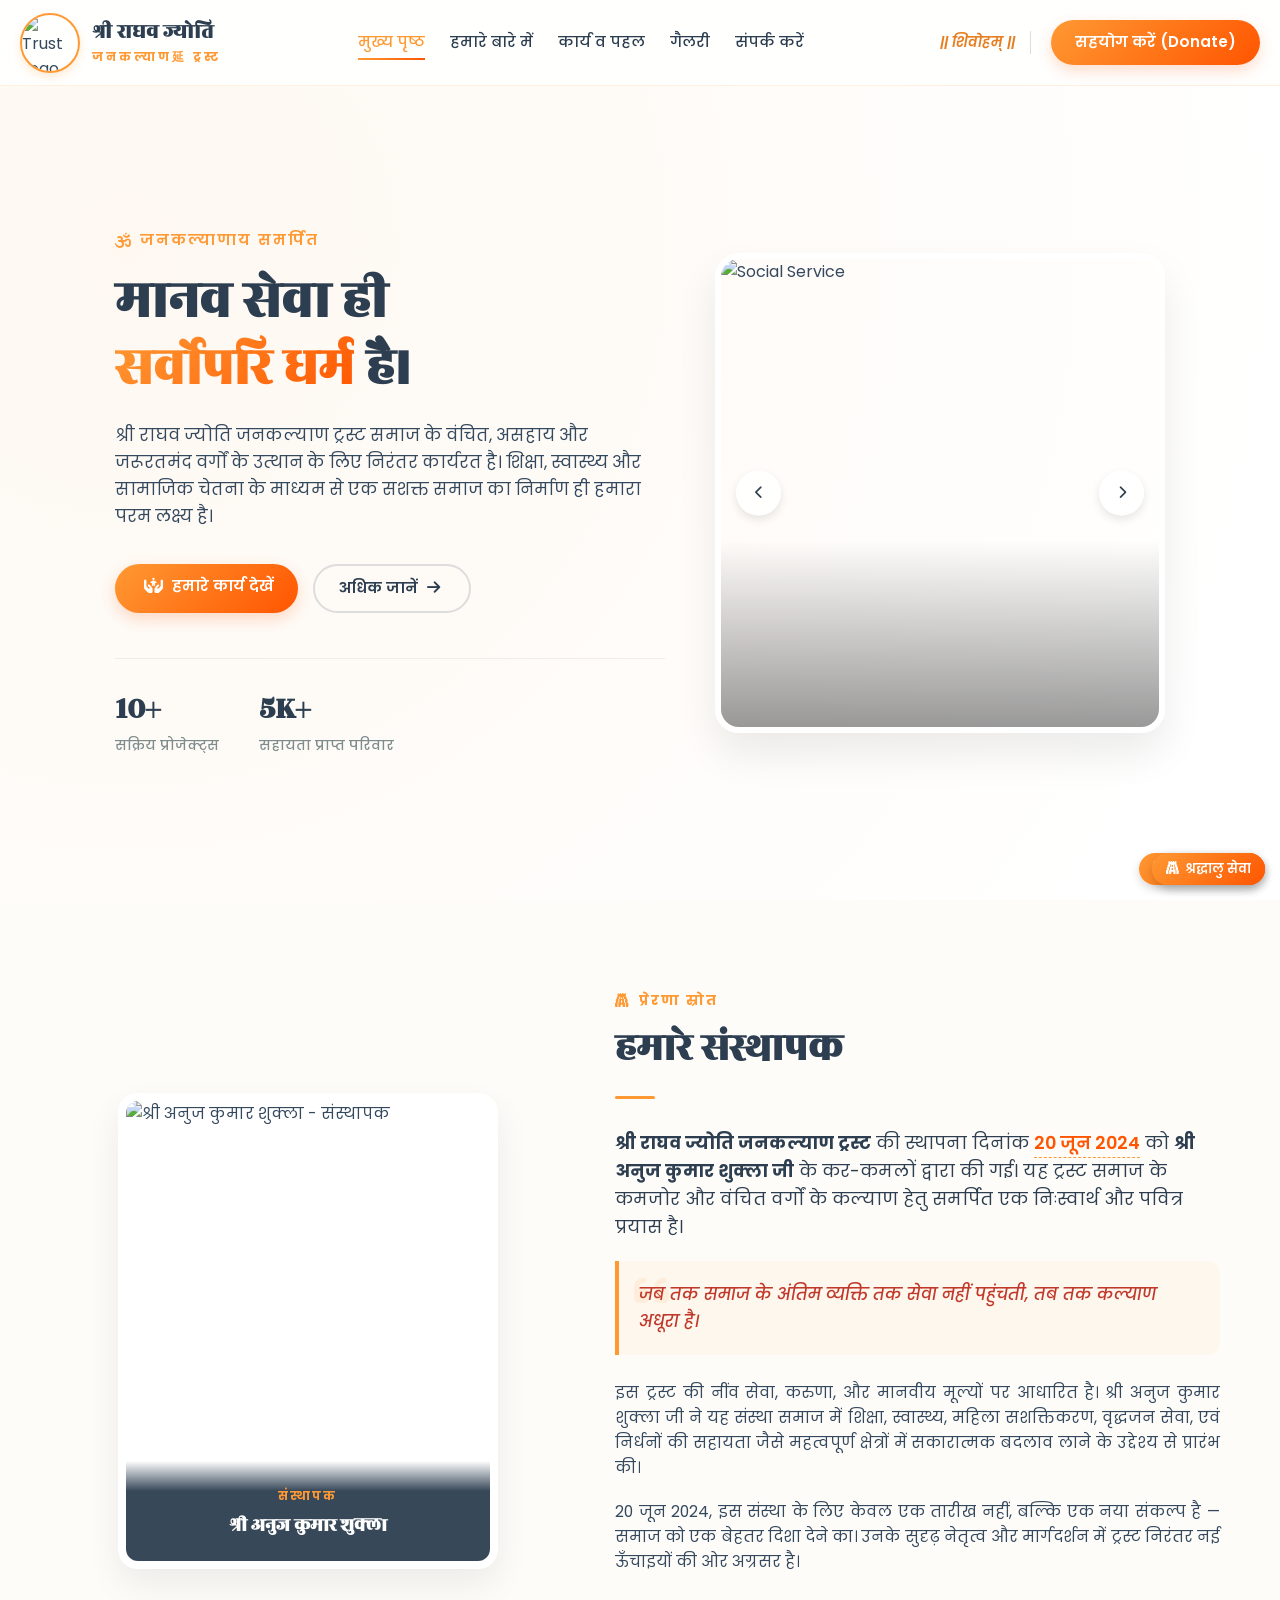
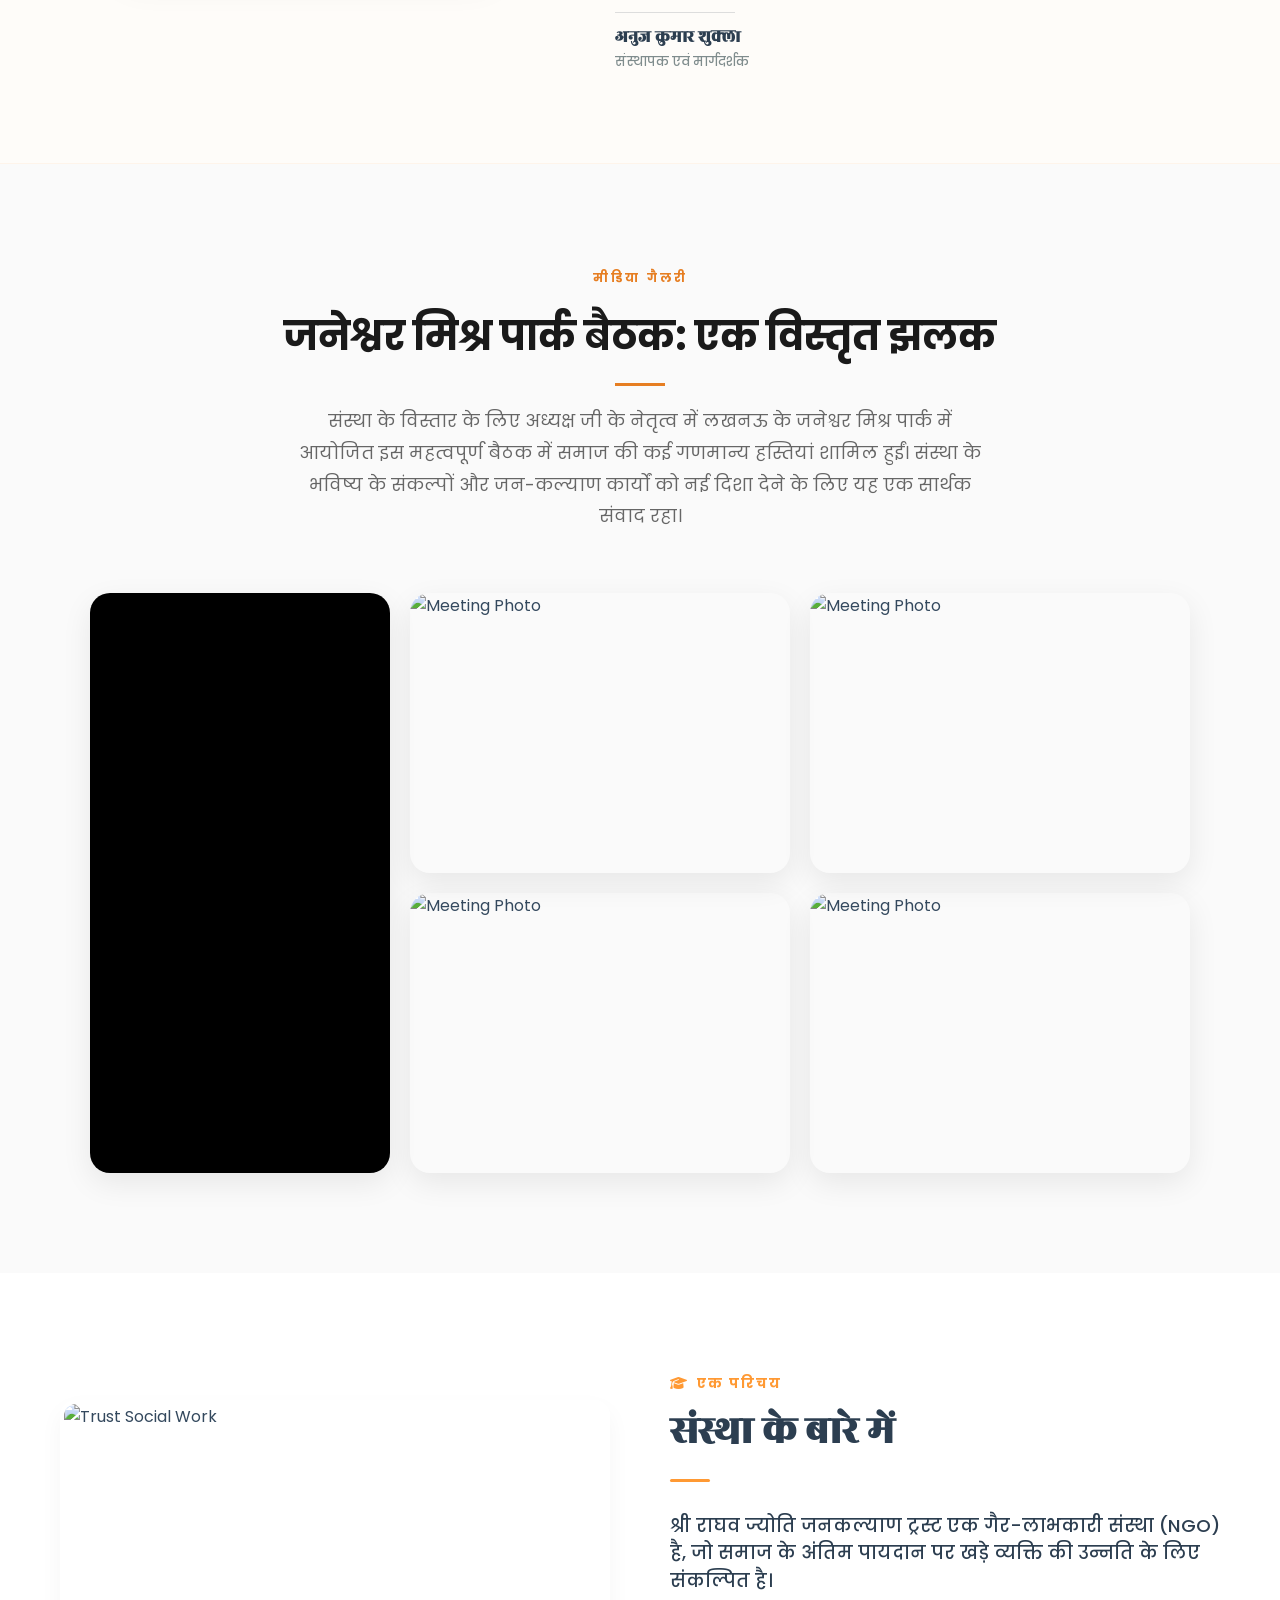
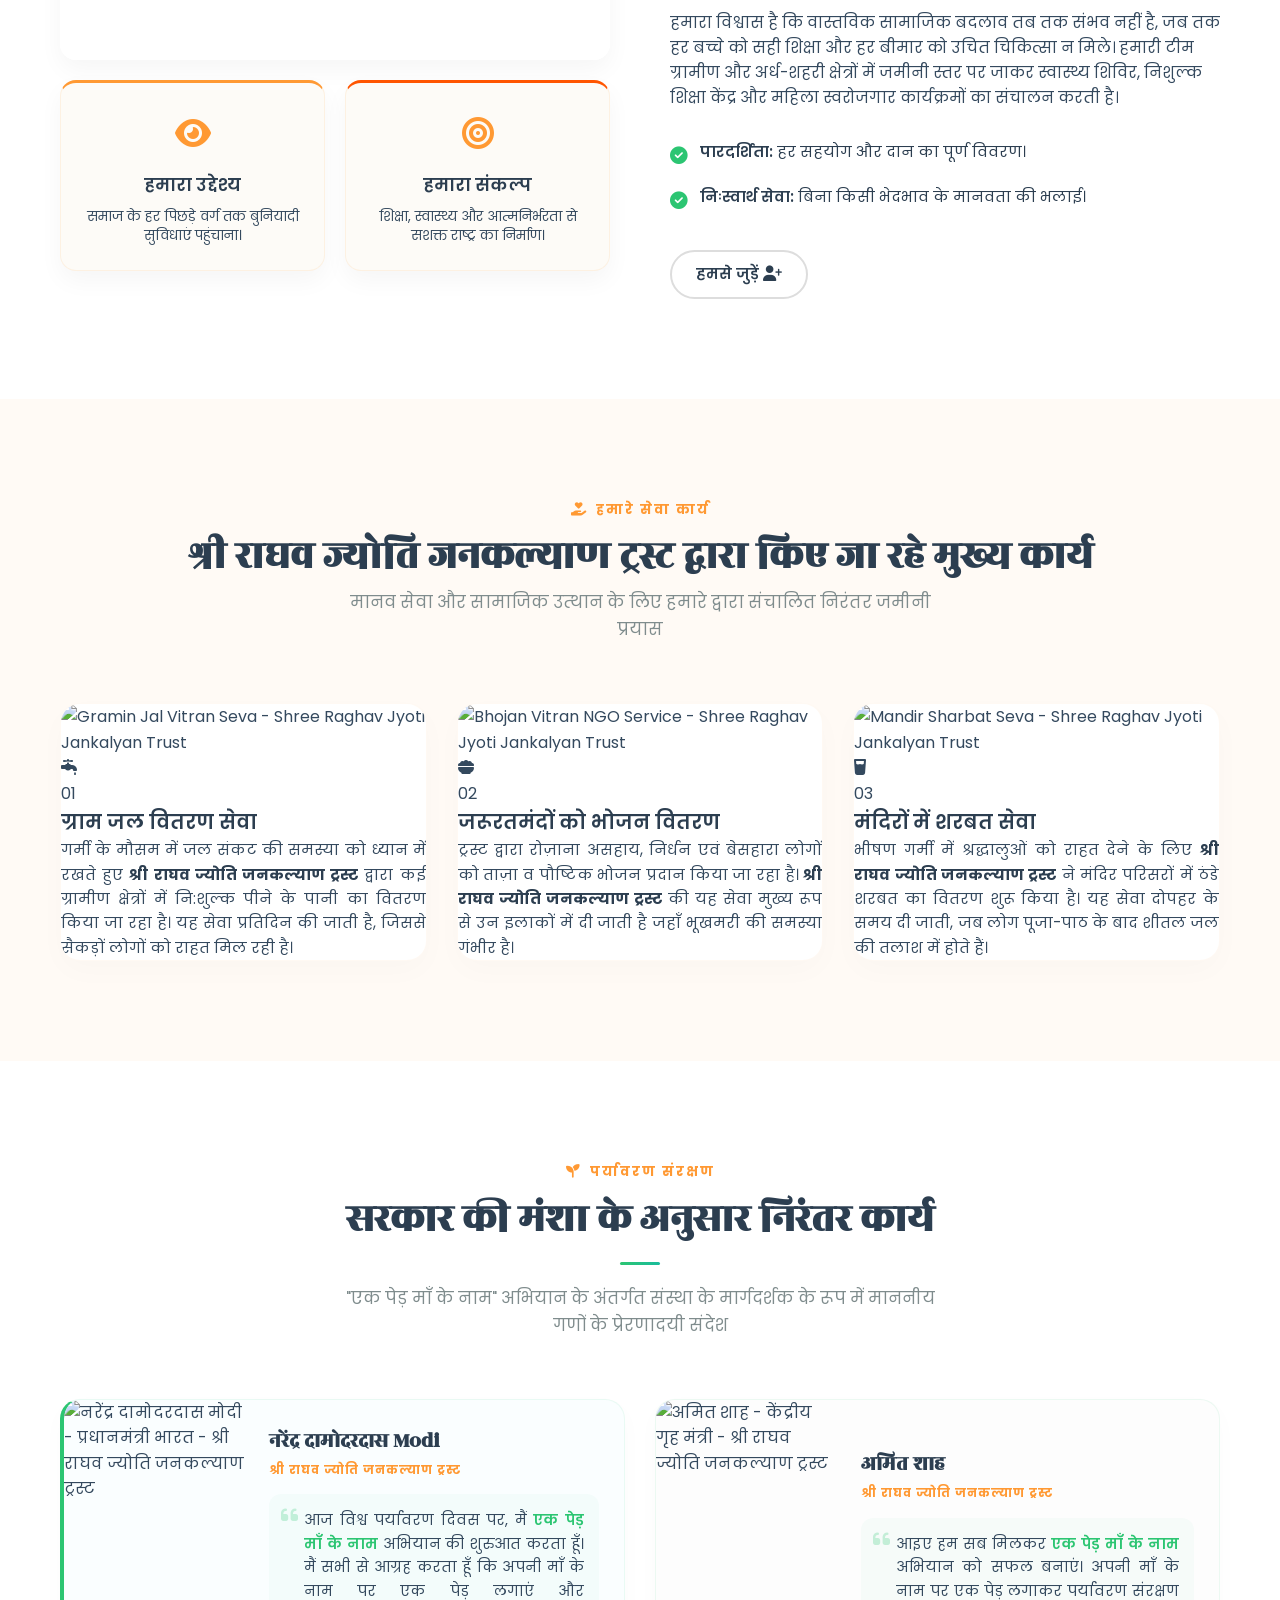
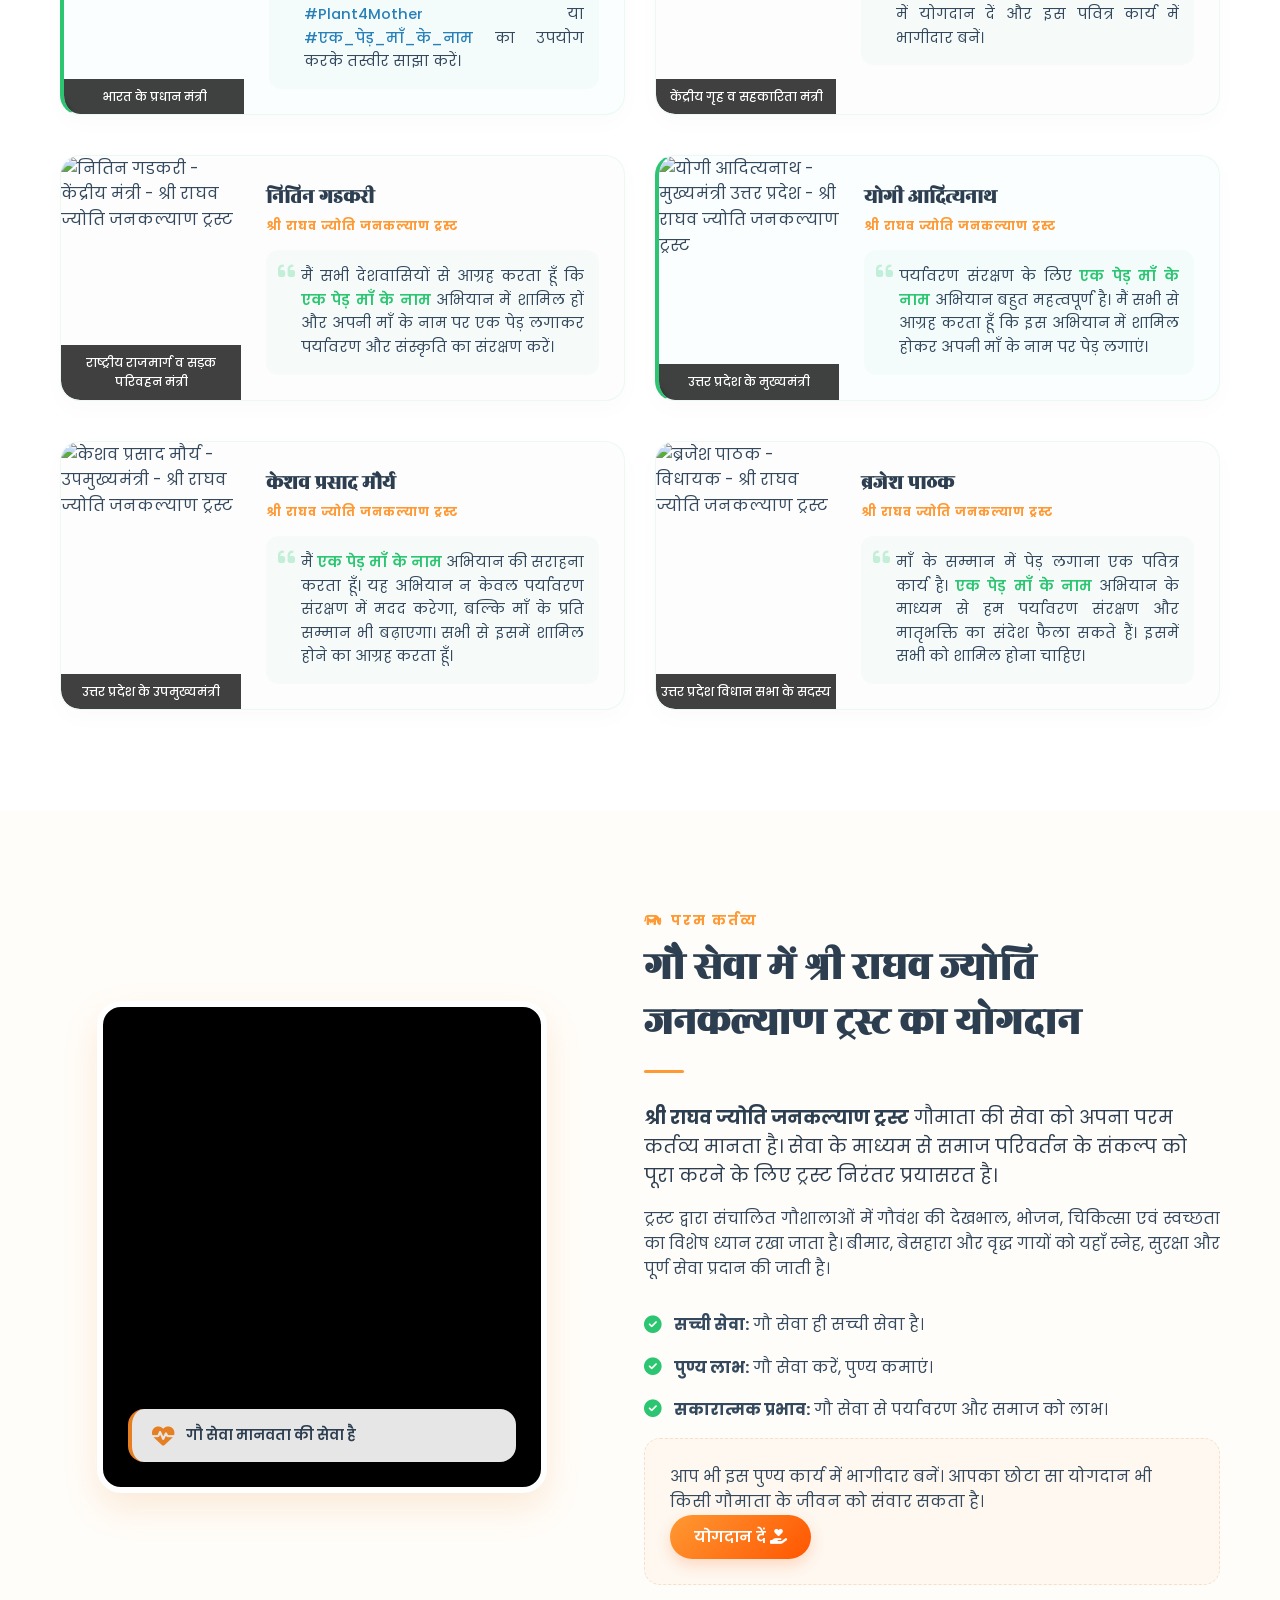
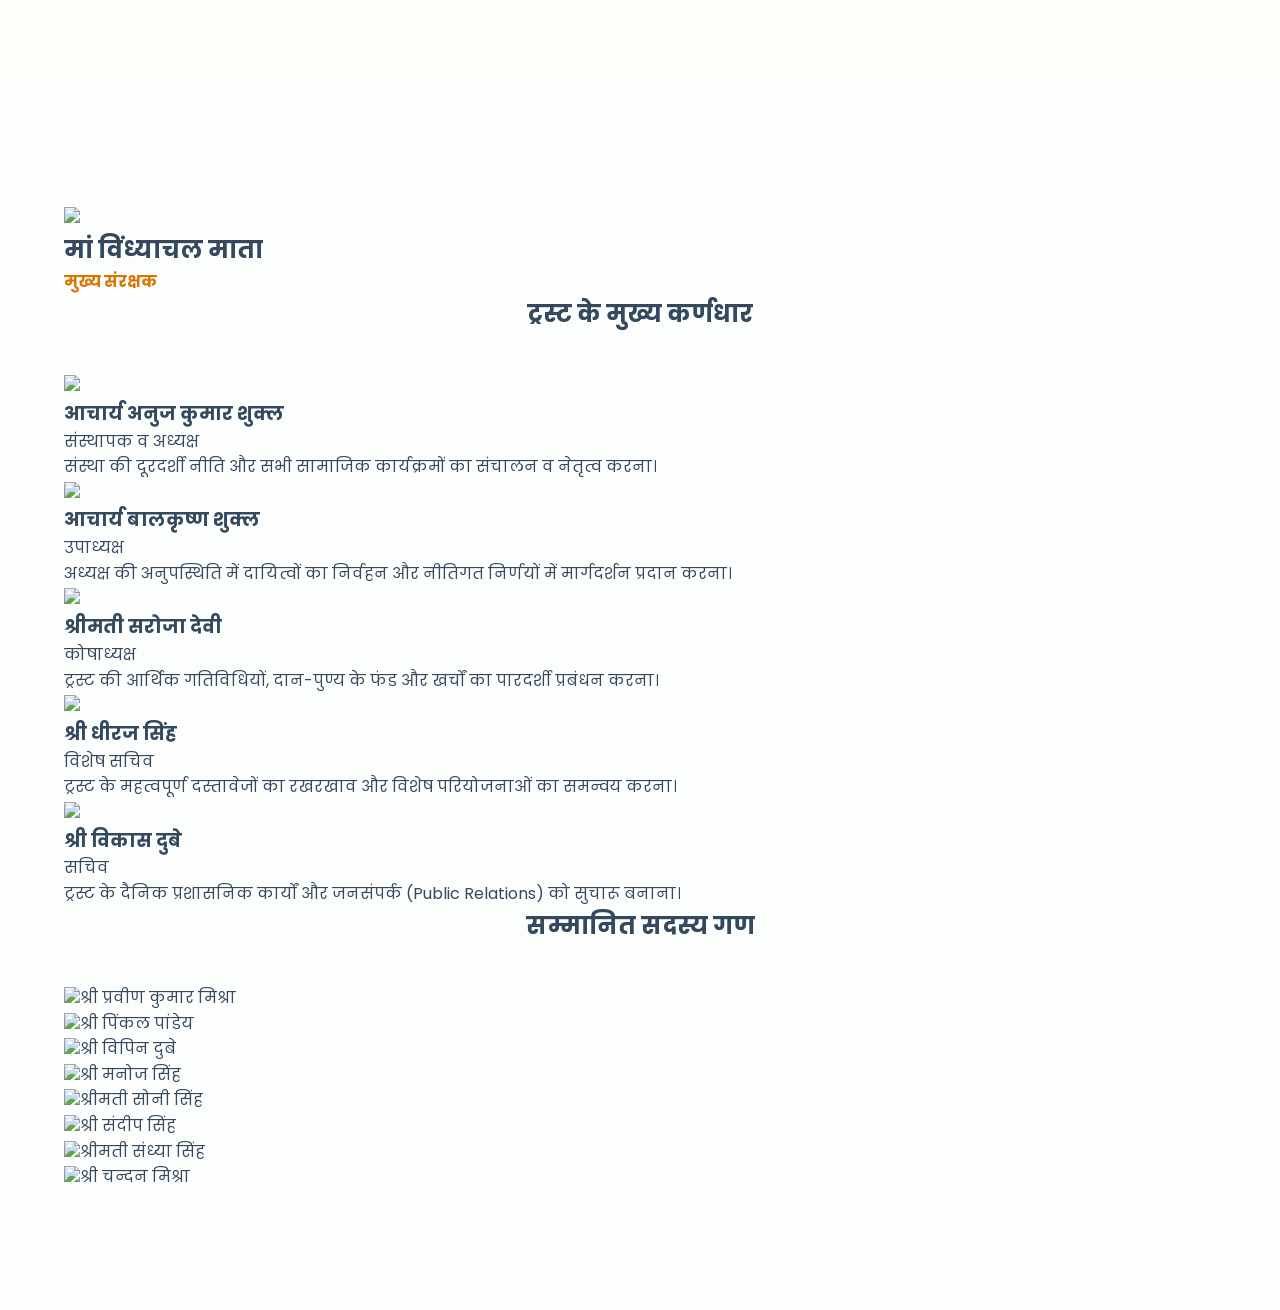
==== commit fb1b0635: "Update index.html" ====
--- a/index.html
+++ b/index.html
@@ -113,9 +113,10 @@
                 </div>
                 <!-- Image 3 -->
                 <div class="slide">
-                    <img src="img/a2.jpg" alt="Community Support">
+                    <img src="img/slide2.jpg" alt="Community Support">
                     <div class="slide-overlay"></div>
                 </div>
+                
                 
                 <!-- Slider Controls -->
                 <button class="slide-arrow prev-arrow" id="prevSlide"><i class="fa-solid fa-chevron-left"></i></button>
@@ -261,12 +262,17 @@
 
 <!-- Services Section START -->
 <section id="initiatives" class="services-section">
+    <!-- Ambient Background Glow Elements -->
+    <div class="services-bg-glow"></div>
+
     <div class="services-container">
         <!-- Section Header for SEO Optimization -->
         <div class="services-header">
-            <span class="section-tag"><i class="fa-solid fa-hand-holding-heart"></i> हमारे सेवा कार्य</span>
+            <span class="section-tag">
+                <i class="fa-solid fa-hand-holding-heart"></i> हमारे सेवा कार्य
+            </span>
             <h2 class="section-heading">श्री राघव ज्योति जनकल्याण ट्रस्ट द्वारा किए जा रहे मुख्य कार्य</h2>
-            <div class="heading-underline"></div>
+            <div class="heading-glow-line"></div>
             <p class="section-subtitle">मानव सेवा और सामाजिक उत्थान के लिए हमारे द्वारा संचालित निरंतर जमीनी प्रयास</p>
         </div>
 
@@ -275,53 +281,73 @@
             
             <!-- Service Card 1: Water Supply -->
             <article class="service-card">
-                <div class="service-image">
-                    <!-- Clean SEO Alt Tag Implemented -->
-                    <img src="img/water.jpg" alt="Gramin Jal Vitran Seva - Shree Raghav Jyoti Jankalyan Trust">
-                    <span class="service-badge"><i class="fa-solid fa-clock"></i> दैनिक सेवा</span>
-                </div>
-                <div class="service-card-content">
-                    <div class="service-icon-title">
-                        <div class="service-mini-icon"><i class="fa-solid fa-faucet-drip"></i></div>
-                        <h3 class="service-title">ग्राम जल वितरण सेवा</h3>
-                    </div>
+                <div class="service-image-wrapper">
+                    <img src="img/water.jpg" alt="Gramin Jal Vitran Seva - Shree Raghav Jyoti Jankalyan Trust" loading="lazy">
+                    <div class="image-gradient-overlay"></div>
+                    <div class="service-badge">
+                        <i class="fa-solid fa-clock"></i> दैनिक सेवा
+                    </div>
+                </div>
+                <div class="service-card-body">
+                    <div class="service-meta-row">
+                        <div class="service-icon-box">
+                            <i class="fa-solid fa-faucet-drip"></i>
+                        </div>
+                        <span class="service-number">01</span>
+                    </div>
+                    <h3 class="service-title">ग्राम जल वितरण सेवा</h3>
                     <p class="service-text">
                         गर्मी के मौसम में जल संकट की समस्या को ध्यान में रखते हुए <strong>श्री राघव ज्योति जनकल्याण ट्रस्ट</strong> द्वारा कई ग्रामीण क्षेत्रों में नि:शुल्क पीने के पानी का वितरण किया जा रहा है। यह सेवा प्रतिदिन की जाती है, जिससे सैकड़ों लोगों को राहत मिल रही है।
                     </p>
+                    <div class="card-footer-accent"></div>
                 </div>
             </article>
 
             <!-- Service Card 2: Food Distribution -->
             <article class="service-card">
-                <div class="service-image">
-                    <img src="img/a2.jpg" alt="Bhojan Vitran NGO Service - Shree Raghav Jyoti Jankalyan Trust">
-                    <span class="service-badge"><i class="fa-solid fa-utensils"></i> पौष्टिक आहार</span>
-                </div>
-                <div class="service-card-content">
-                    <div class="service-icon-title">
-                        <div class="service-mini-icon"><i class="fa-solid fa-bowl-food"></i></div>
-                        <h3 class="service-title">जरूरतमंदों को भोजन वितरण</h3>
-                    </div>
+                <div class="service-image-wrapper">
+                    <img src="img/a2.jpg" alt="Bhojan Vitran NGO Service - Shree Raghav Jyoti Jankalyan Trust" loading="lazy">
+                    <div class="image-gradient-overlay"></div>
+                    <div class="service-badge">
+                        <i class="fa-solid fa-utensils"></i> पौष्टिक आहार
+                    </div>
+                </div>
+                <div class="service-card-body">
+                    <div class="service-meta-row">
+                        <div class="service-icon-box">
+                            <i class="fa-solid fa-bowl-food"></i>
+                        </div>
+                        <span class="service-number">02</span>
+                    </div>
+                    <h3 class="service-title">जरूरतमंदों को भोजन वितरण</h3>
                     <p class="service-text">
                         ट्रस्ट द्वारा रोज़ाना असहाय, निर्धन एवं बेसहारा लोगों को ताज़ा व पौष्टिक भोजन प्रदान किया जा रहा है। <strong>श्री राघव ज्योति जनकल्याण ट्रस्ट</strong> की यह सेवा मुख्य रूप से उन इलाकों में दी जाती है जहाँ भूखमरी की समस्या गंभीर है।
                     </p>
+                    <div class="card-footer-accent"></div>
                 </div>
             </article>
 
             <!-- Service Card 3: Sharbat Service -->
             <article class="service-card">
-                <div class="service-image">
-                    <img src="img/2.jpg" alt="Mandir Sharbat Seva - Shree Raghav Jyoti Jankalyan Trust">
-                    <span class="service-badge"><i class="fa-solid fa-gopuram"></i> श्रद्धालु सेवा</span>
-                </div>
-                <div class="service-card-content">
-                    <div class="service-icon-title">
-                        <div class="service-mini-icon"><i class="fa-solid fa-glass-water"></i></div>
-                        <h3 class="service-title">मंदिरों में शरबत सेवा</h3>
-                    </div>
+                <div class="service-image-wrapper">
+                    <img src="img/2.jpg" alt="Mandir Sharbat Seva - Shree Raghav Jyoti Jankalyan Trust" loading="lazy">
+                    <div class="image-gradient-overlay"></div>
+                    <div class="service-badge">
+                        <i class="fa-solid fa-gopuram"></i> श्रद्धालु सेवा
+                    </div>
+                </div>
+                <div class="service-card-body">
+                    <div class="service-meta-row">
+                        <div class="service-icon-box">
+                            <i class="fa-solid fa-glass-water"></i>
+                        </div>
+                        <span class="service-number">03</span>
+                    </div>
+                    <h3 class="service-title">मंदिरों में शरबत सेवा</h3>
                     <p class="service-text">
                         भीषण गर्मी में श्रद्धालुओं को राहत देने के लिए <strong>श्री राघव ज्योति जनकल्याण ट्रस्ट</strong> ने मंदिर परिसरों में ठंडे शरबत का वितरण शुरू किया है। यह सेवा दोपहर के समय दी जाती, जब लोग पूजा-पाठ के बाद शीतल जल की तलाश में होते हैं।
                     </p>
+                    <div class="card-footer-accent"></div>
                 </div>
             </article>
 
@@ -513,165 +539,75 @@
 <!-- Cow Welfare Section END -->
 
 <!-- Team Members Section START -->
-<section id="our-team" class="team-section">
+<section class="team-section">
     <div class="team-container">
-        
-        <!-- Section Header -->
-        <div class="team-header">
-            <span class="team-tag"><i class="fa-solid fa-users-gear"></i> ट्रस्ट परिवार</span>
-            <h2 class="team-heading">हमारे कर्मवीर – जो बना रहे हैं बदलाव की मिसाल</h2>
-            <div class="heading-underline"></div>
-        </div>
-
-        <!-- Tier 1: Supreme Blessing (Mukhya Sangrakshak) -->
-        <div class="supreme-tier">
-            <div class="team-card supreme-card">
-                <div class="card-image-wrapper">
-                    <!-- Yahan Maa Vindhyachal ki premium photo lagana -->
-                    <img src="img/maa.jfif" alt="मां विंध्याचल माता - मुख्य संरक्षक" class="team-img">
-                    <div class="blessing-glow"></div>
-                </div>
-                <div class="card-info">
-                    <h3>मां विंध्याचल माता</h3>
-                    <p class="role text-gradient">मुख्य संरक्षक</p>
-                </div>
-            </div>
-        </div>
-
-        <!-- Tier 2: Core Executive Pillars -->
-        <div class="executive-tier">
-            <!-- Founder & President -->
-            <div class="team-card exec-card">
-                <div class="card-image-wrapper">
-                    <img src="img/anuj.jpg" alt="आचार्य अनुज कुमार शुक्ल" class="team-img">
-                </div>
-                <div class="card-info">
+        <!-- Supreme -->
+        <div class="hero-card">
+            <img src="img/maa.jfif">
+            <h2>मां विंध्याचल माता</h2>
+            <p style="color:#d97706; font-weight: bold;">मुख्य संरक्षक</p>
+        </div>
+
+        <h2 style="text-align: center; margin-bottom: 40px;">ट्रस्ट के मुख्य कर्णधार</h2>
+        <div class="exec-container">
+            <!-- 1 -->
+            <div class="exec-list-card">
+                <img src="img/anuj.jpg">
+                <div class="exec-info">
                     <h3>आचार्य अनुज कुमार शुक्ल</h3>
-                    <p class="role">संस्थापक व अध्यक्ष</p>
-                </div>
-            </div>
-
-            <!-- Vice President -->
-            <div class="team-card exec-card">
-                <div class="card-image-wrapper">
-                    <img src="img/baalkrishna.jpg" alt="आचार्य बालकृष्ण शुक्ल" class="team-img">
-                </div>
-                <div class="card-info">
+                    <p>संस्थापक व अध्यक्ष</p>
+                    <p class="role-desc">संस्था की दूरदर्शी नीति और सभी सामाजिक कार्यक्रमों का संचालन व नेतृत्व करना।</p>
+                </div>
+            </div>
+            <!-- 2 -->
+            <div class="exec-list-card">
+                <img src="img/baalkrishna.jpg">
+                <div class="exec-info">
                     <h3>आचार्य बालकृष्ण शुक्ल</h3>
-                    <p class="role">उपाध्यक्ष</p>
-                </div>
-            </div>
-
-            <!-- Treasurer -->
-            <div class="team-card exec-card">
-                <div class="card-image-wrapper">
-                    <img src="img/saroja devi.jpg" alt="श्रीमती सरोजा देवी" class="team-img">
-                </div>
-                <div class="card-info">
+                    <p>उपाध्यक्ष</p>
+                    <p class="role-desc">अध्यक्ष की अनुपस्थिति में दायित्वों का निर्वहन और नीतिगत निर्णयों में मार्गदर्शन प्रदान करना।</p>
+                </div>
+            </div>
+            <!-- 3 -->
+            <div class="exec-list-card">
+                <img src="img/saroja devi.jpg">
+                <div class="exec-info">
                     <h3>श्रीमती सरोजा देवी</h3>
-                    <p class="role">कोषाध्यक्ष</p>
-                </div>
-            </div>
-
-            <!-- Special Secretary -->
-            <div class="team-card exec-card">
-                <div class="card-image-wrapper">
-                    <img src="img/dheeraj.jpg" alt="श्री धीरज सिंह" class="team-img">
-                </div>
-                <div class="card-info">
+                    <p>कोषाध्यक्ष</p>
+                    <p class="role-desc">ट्रस्ट की आर्थिक गतिविधियों, दान-पुण्य के फंड और खर्चों का पारदर्शी प्रबंधन करना।</p>
+                </div>
+            </div>
+            <!-- 4 -->
+            <div class="exec-list-card">
+                <img src="img/dheeraj.jpg">
+                <div class="exec-info">
                     <h3>श्री धीरज सिंह</h3>
-                    <p class="role">विशेष सचिव</p>
-                </div>
-            </div>
-
-            <!-- Secretary -->
-            <div class="team-card exec-card">
-                <div class="card-image-wrapper">
-                    <img src="img/vikas dubey.jpg" alt="श्री विकास दुबे (नेता जी)" class="team-img">
-                </div>
-                <div class="card-info">
-                    <h3>श्री विकास दुबे (नेता जी)</h3>
-                    <p class="role">सचिव</p>
-                </div>
-            </div>
-        </div>
-
-        <!-- Tier 3: Dedicated Members Grid (Karmveer Grid) -->
-        <div class="members-grid-title">सम्मानित सदस्य गण</div>
-        <div class="members-grid-tier">
-            
-            <!-- Member 1 -->
-            <div class="member-mini-card">
-                <div class="mini-img-wrapper">
-                    <img src="img/praveen.jpg" alt="श्री प्रवीण कुमार मिश्रा" class="team-img">
-                </div>
-                <h4>श्री प्रवीण कुमार मिश्रा</h4>
-                <p>सदस्य (समाज सेवी)</p>
-            </div>
-
-            <!-- Member 2 -->
-            <div class="member-mini-card">
-                <div class="mini-img-wrapper">
-                    <img src="img/pinkle.jpg" alt="श्री पिंकल पांडेय" class="team-img">
-                </div>
-                <h4>श्री पिंकल पांडेय</h4>
-                <p>सदस्य</p>
-            </div>
-
-            <!-- Member 3 -->
-            <div class="member-mini-card">
-                <div class="mini-img-wrapper">
-                    <img src="img/vipin dubey.jpg" alt="श्री विपिन दुबे" class="team-img">
-                </div>
-                <h4>श्री विपिन दुबे</h4>
-                <p>सदस्य</p>
-            </div>
-
-            <!-- Member 4 -->
-            <div class="member-mini-card">
-                <div class="mini-img-wrapper">
-                    <img src="img/manoj singh.jpg" alt="श्री मनोज सिंह" class="team-img">
-                </div>
-                <h4>श्री मनोज सिंह</h4>
-                <p>सदस्य</p>
-            </div>
-
-            <!-- Member 5 -->
-            <div class="member-mini-card">
-                <div class="mini-img-wrapper">
-                    <img src="img/sony singh.jpg" alt="श्रीमती सोनी सिंह" class="team-img">
-                </div>
-                <h4>श्रीमती सोनी सिंह</h4>
-                <p>सदस्य</p>
-            </div>
-
-            <!-- Member 6 -->
-            <div class="member-mini-card">
-                <div class="mini-img-wrapper">
-                    <img src="img/sandeep singh.jpg" alt="श्री संदीप सिंह" class="team-img">
-                </div>
-                <h4>श्री संदीप सिंह</h4>
-                <p>सदस्य</p>
-            </div>
-
-            <!-- Member 7 -->
-            <div class="member-mini-card">
-                <div class="mini-img-wrapper">
-                    <img src="img/sandhya singh.jpg" alt="श्रीमती संध्या सिंह" class="team-img">
-                </div>
-                <h4>श्रीमती संध्या सिंह</h4>
-                <p>सदस्य</p>
-            </div>
-
-            <!-- Member 8 -->
-            <div class="member-mini-card">
-                <div class="mini-img-wrapper">
-                    <img src="img/chandan.jpg" alt="श्री चन्दन मिश्रा" class="team-img">
-                </div>
-                <h4>श्री चन्दन मिश्रा</h4>
-                <p>सदस्य</p>
-            </div>
-
+                    <p>विशेष सचिव</p>
+                    <p class="role-desc">ट्रस्ट के महत्वपूर्ण दस्तावेजों का रखरखाव और विशेष परियोजनाओं का समन्वय करना।</p>
+                </div>
+            </div>
+            <!-- 5 -->
+            <div class="exec-list-card">
+                <img src="img/vikas dubey.jpg">
+                <div class="exec-info">
+                    <h3>श्री विकास दुबे</h3>
+                    <p>सचिव</p>
+                    <p class="role-desc">ट्रस्ट के दैनिक प्रशासनिक कार्यों और जनसंपर्क (Public Relations) को सुचारू बनाना।</p>
+                </div>
+            </div>
+        </div>
+
+        <!-- Members -->
+        <h2 style="text-align: center; margin-bottom: 40px;">सम्मानित सदस्य गण</h2>
+        <div class="members-unique-grid">
+            <div class="member-tag"><img src="img/praveen.jpg"><span>श्री प्रवीण कुमार मिश्रा</span></div>
+            <div class="member-tag"><img src="img/pinkle.jpg"><span>श्री पिंकल पांडेय</span></div>
+            <div class="member-tag"><img src="img/vipin dubey.jpg"><span>श्री विपिन दुबे</span></div>
+            <div class="member-tag"><img src="img/manoj singh.jpg"><span>श्री मनोज सिंह</span></div>
+            <div class="member-tag"><img src="img/sony singh.jpg"><span>श्रीमती सोनी सिंह</span></div>
+            <div class="member-tag"><img src="img/sandeep singh.jpg"><span>श्री संदीप सिंह</span></div>
+            <div class="member-tag"><img src="img/sandhya singh.jpg"><span>श्रीमती संध्या सिंह</span></div>
+            <div class="member-tag"><img src="img/chandan.jpg"><span>श्री चन्दन मिश्रा</span></div>
         </div>
     </div>
 </section>
@@ -685,4 +621,4 @@
     <!-- External Interactivity JavaScript Sheet -->
     <script src="script.js"></script>
 </body>
-</html>+</html>
